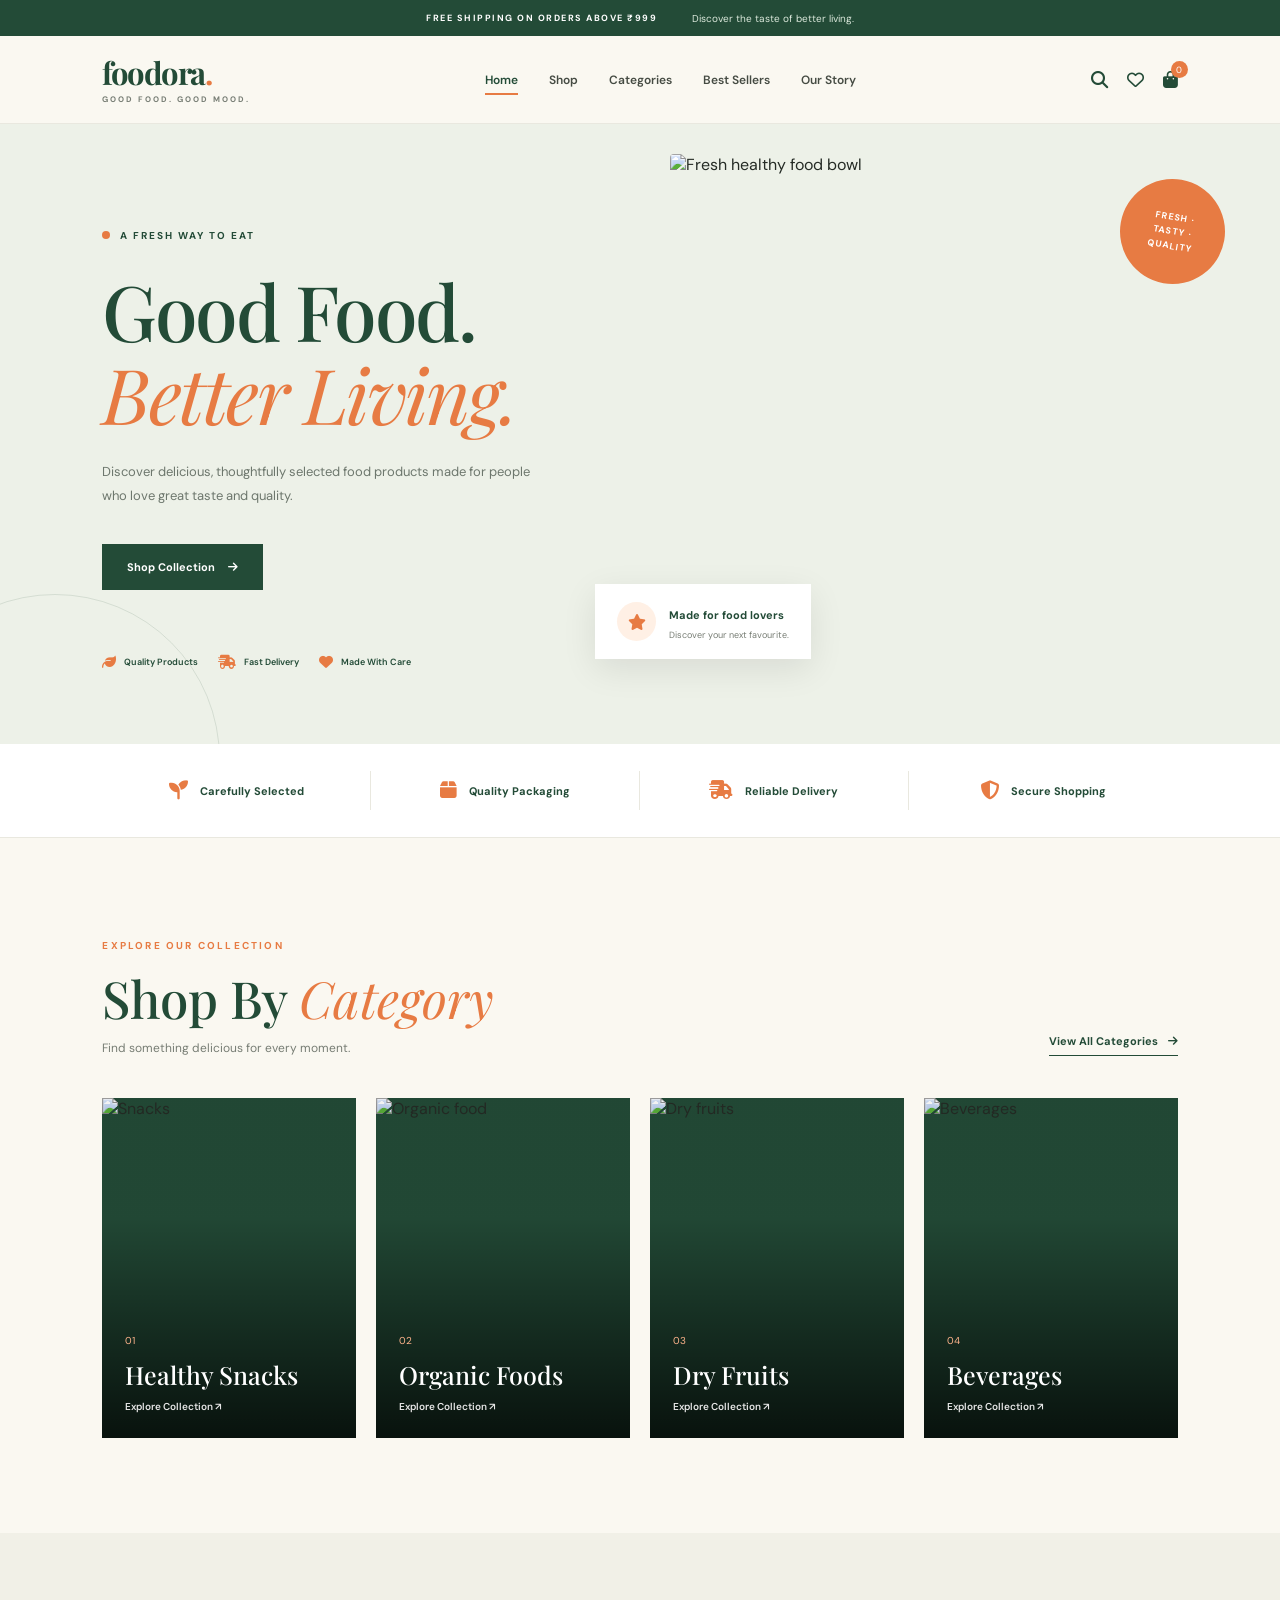
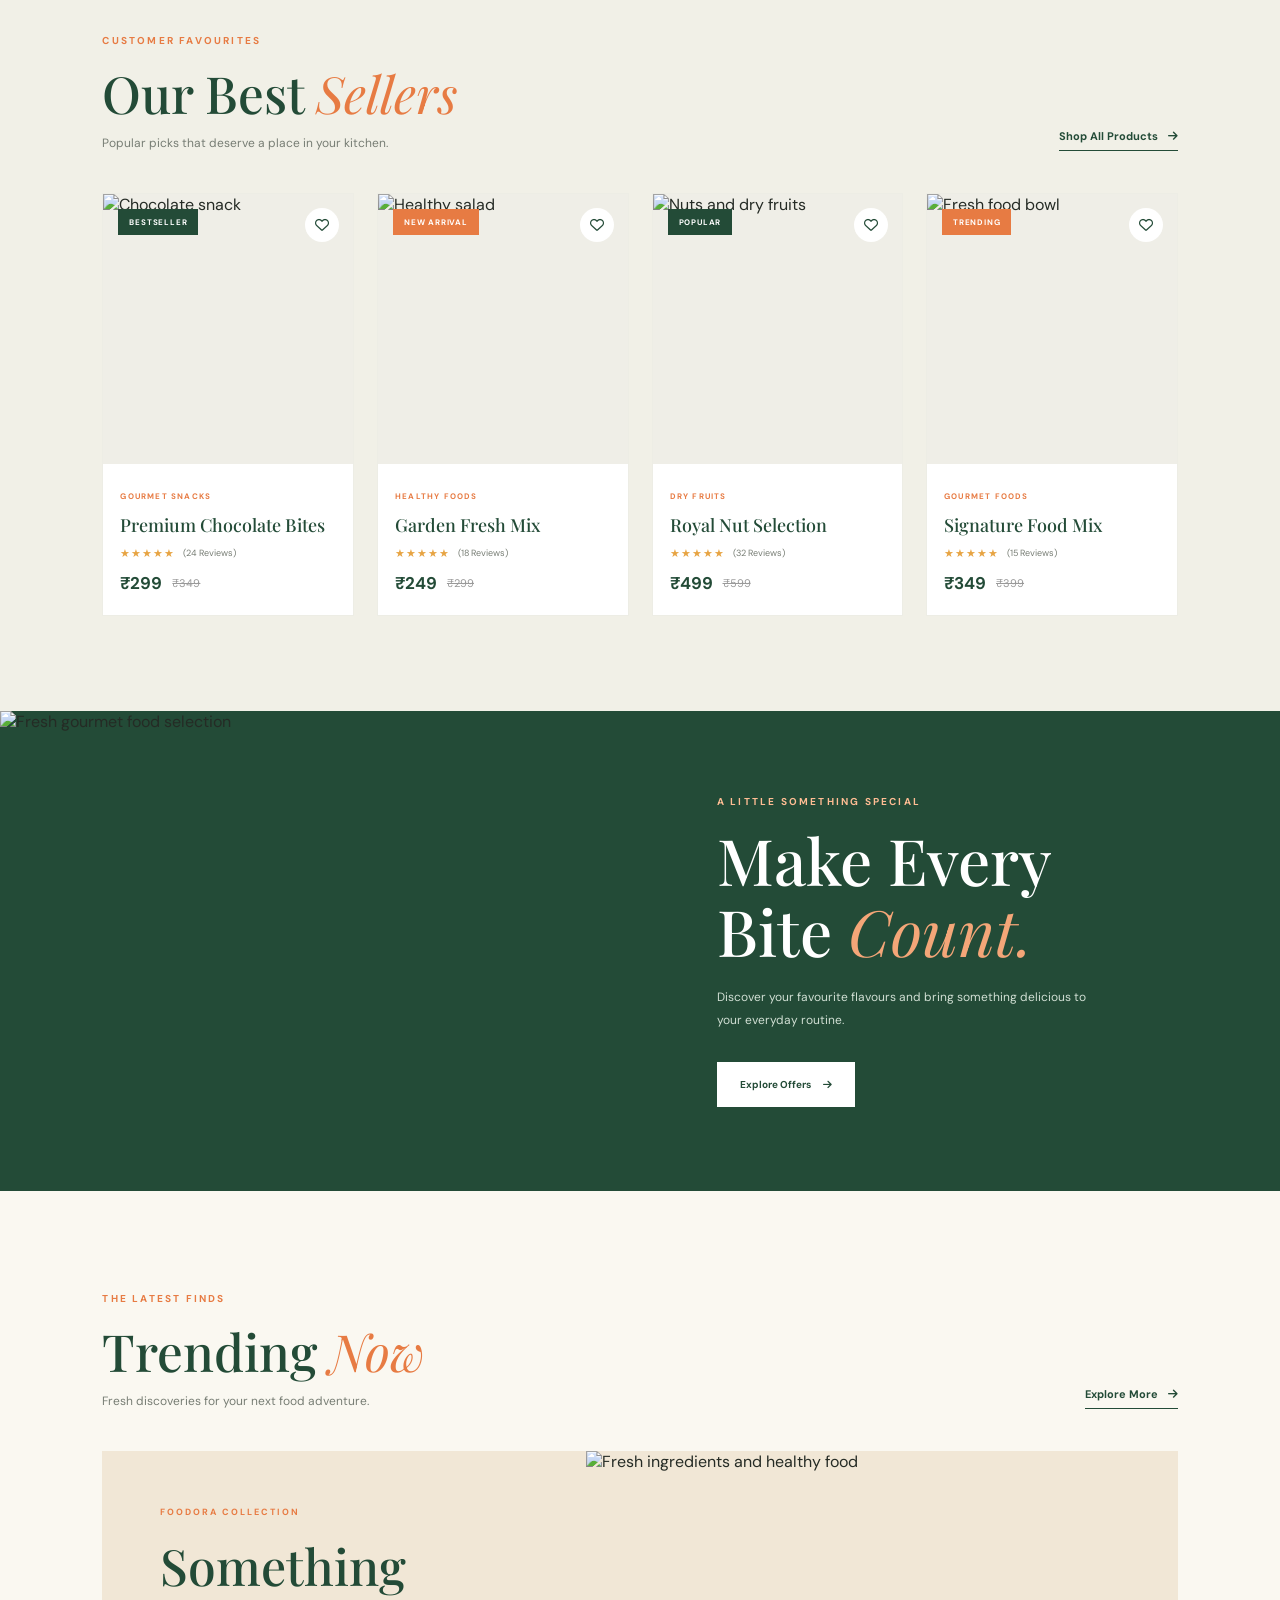
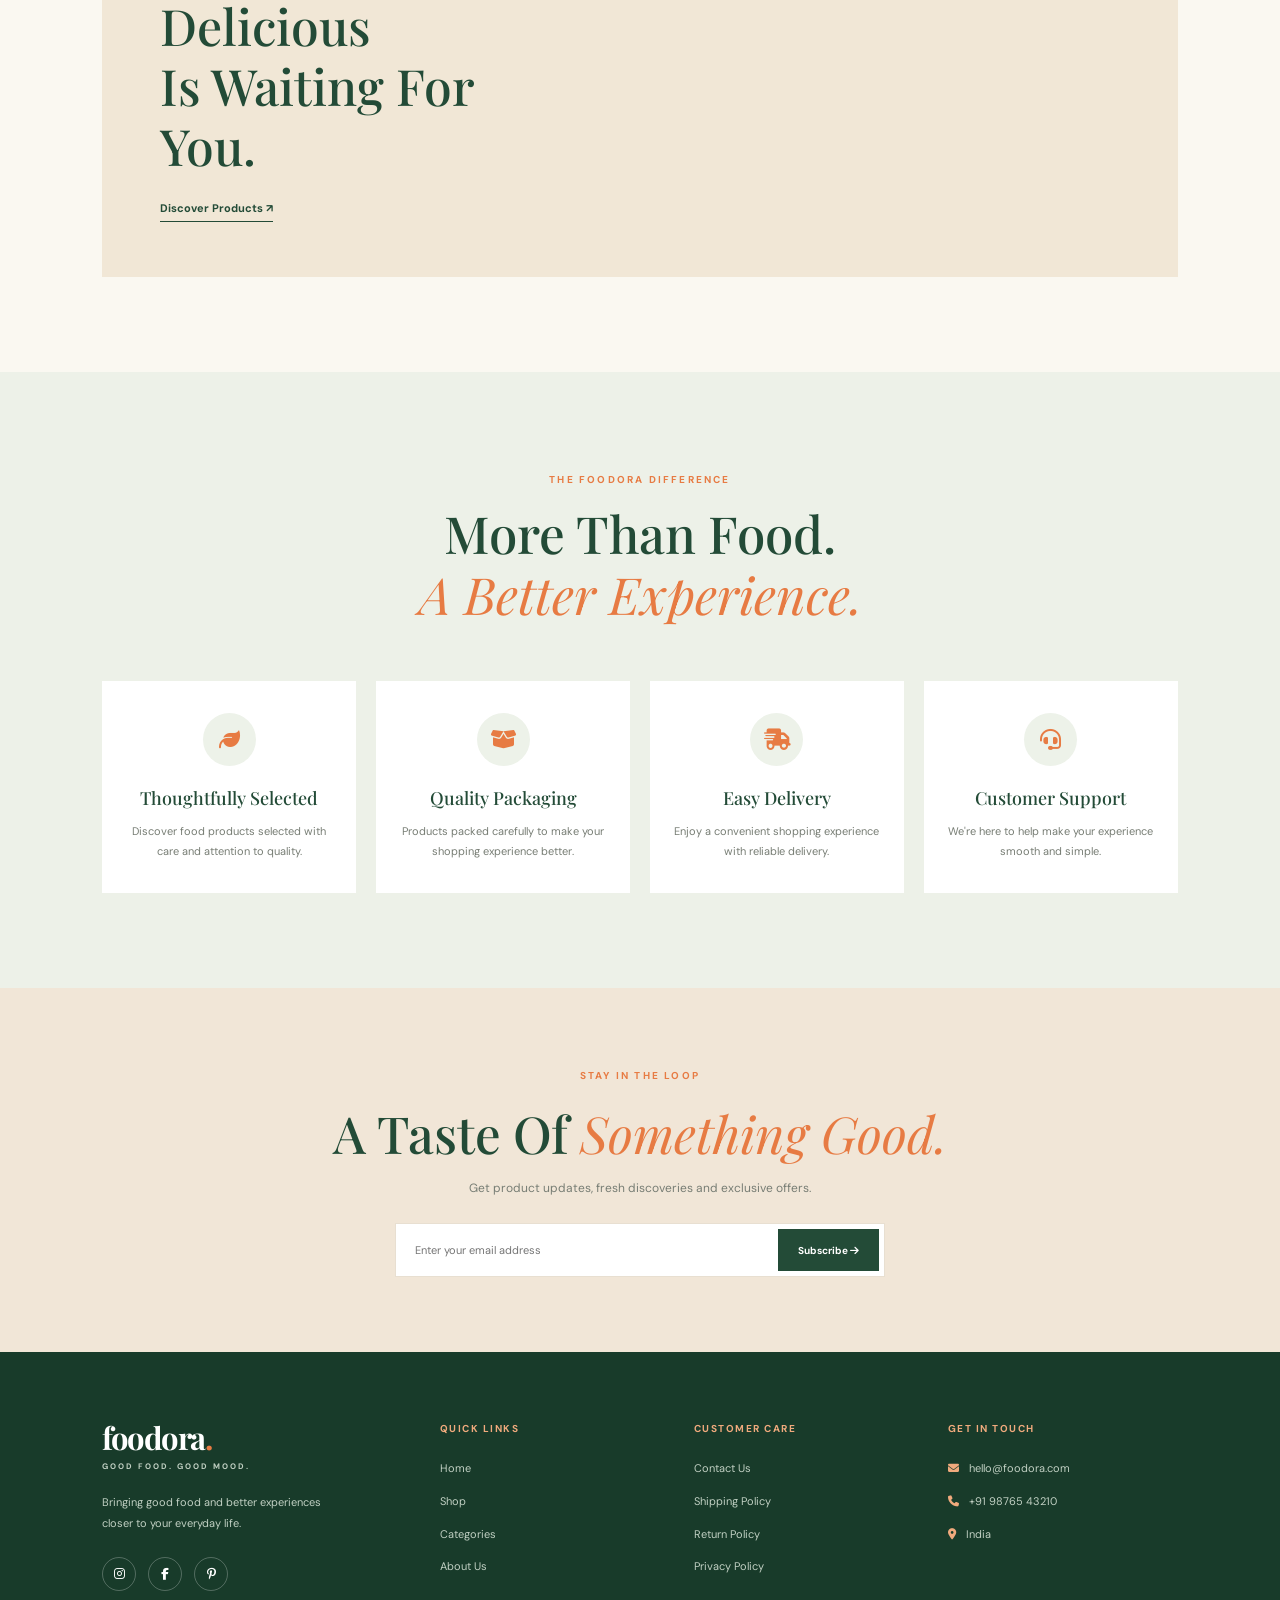
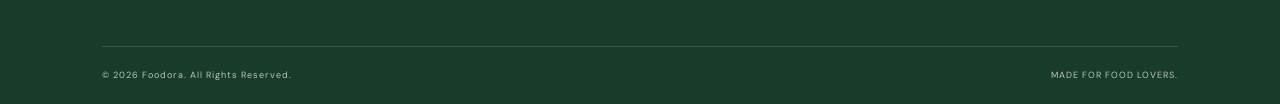
==== index.html @ e7283c5d "Initial upload" ====
<!DOCTYPE html>
<html lang="en">

<head>
  <meta charset="UTF-8">
  <meta name="viewport" content="width=device-width, initial-scale=1.0">

  <title>Foodora | Premium Food Store</title>

  <meta name="description" content="Discover premium food products at Foodora. Shop gourmet snacks, organic foods, healthy essentials and delicious treats.">

  <link rel="preconnect" href="https://fonts.googleapis.com">
  <link rel="preconnect" href="https://fonts.gstatic.com" crossorigin>

  <link href="https://fonts.googleapis.com/css2?family=DM+Sans:wght@400;500;600;700&family=Playfair+Display:wght@400;500;600;700&display=swap" rel="stylesheet">

  <link rel="stylesheet" href="style.css">
  <link rel="stylesheet" href="https://cdnjs.cloudflare.com/ajax/libs/font-awesome/6.5.2/css/all.min.css">

  <!-- SEARCH POPUP CSS -->
  <style>
    .search-overlay {
      display: none;
      position: fixed;
      inset: 0;
      background: rgba(0, 0, 0, 0.55);
      z-index: 99999;
      align-items: flex-start;
      justify-content: center;
      padding: 100px 20px 20px;
    }

    .search-overlay.active {
      display: flex;
    }

    .search-box {
      background: #fff;
      width: 100%;
      max-width: 650px;
      padding: 25px;
      border-radius: 14px;
      box-shadow: 0 15px 50px rgba(0, 0, 0, 0.15);
      animation: searchAppear 0.25s ease;
    }

    .search-input-wrap {
      display: flex;
      align-items: center;
      gap: 10px;
    }

    .search-input-wrap input {
      flex: 1;
      min-width: 0;
      padding: 15px;
      border: 1px solid #ddd;
      border-radius: 7px;
      outline: none;
      font-size: 15px;
      font-family: inherit;
    }

    .search-input-wrap input:focus {
      border-color: #234b37;
    }

    .search-submit {
      background: #234b37;
      color: #fff;
      border: none;
      padding: 15px 20px;
      border-radius: 7px;
      cursor: pointer;
      font-weight: 600;
    }

    .search-close {
      background: transparent;
      border: none;
      font-size: 28px;
      cursor: pointer;
      color: #333;
      padding: 0 5px;
    }

    .search-toggle {
      cursor: pointer;
    }

    body.search-open {
      overflow: hidden;
    }

    @keyframes searchAppear {
      from {
        opacity: 0;
        transform: translateY(-15px);
      }
      to {
        opacity: 1;
        transform: translateY(0);
      }
    }

    @media(max-width: 480px) {
      .search-overlay {
        padding: 75px 12px 12px;
      }

      .search-box {
        padding: 16px;
      }

      .search-input-wrap {
        flex-wrap: wrap;
      }

      .search-input-wrap input {
        width: 100%;
        flex: 1 1 100%;
      }

      .search-submit {
        flex: 1;
      }
    }
  </style>

</head>

<body>

  <!-- ANNOUNCEMENT BAR -->
  <div class="announcement-bar">
    <p>FREE SHIPPING ON ORDERS ABOVE ₹999</p>
    <span>Discover the taste of better living.</span>
  </div>

  <!-- HEADER -->
  <header class="header">

    <a href="index.html" class="logo">
      foodora<span>.</span>
      <small>GOOD FOOD. GOOD MOOD.</small>
    </a>

    <nav class="navbar" id="navbar">
      <a href="index.html" class="active">Home</a>
      <a href="shop.html">Shop</a>
      <a href="#categories">Categories</a>
      <a href="#bestsellers">Best Sellers</a>
      <a href="#about">Our Story</a>
    </nav>

    <div class="header-actions">

      <!-- SEARCH BUTTON -->
      <button class="icon-btn search-toggle" id="searchToggle" type="button" aria-label="Open Search">
        <i class="fa-solid fa-magnifying-glass"></i>
      </button>

      <a href="wishlist.html" class="icon-btn" aria-label="Wishlist">
        <i class="fa-regular fa-heart"></i>
      </a>

      <a href="cart.html" class="cart-icon" aria-label="Shopping cart">
        <i class="fa-solid fa-bag-shopping"></i>
        <span id="cartCount">0</span>
      </a>

      <button class="menu-toggle" id="menuToggle" aria-label="Open navigation" aria-expanded="false">
        <span></span>
        <span></span>
      </button>

    </div>

  </header>

  <main>

    <!-- HERO SECTION -->
    <section class="hero">

      <div class="hero-content">

        <div class="hero-tag">
          <span></span>
          A FRESH WAY TO EAT
        </div>

        <h1>
          Good Food.<br>
          <em>Better Living.</em>
        </h1>

        <p>
          Discover delicious, thoughtfully selected food products
          made for people who love great taste and quality.
        </p>

        <div class="hero-buttons">
          <a href="shop.html" class="btn-primary">
            Shop Collection <i class="fa-solid fa-arrow-right"></i>
          </a>
        </div>

        <div class="hero-trust">

          <div class="trust-item">
            <i class="fa-solid fa-leaf"></i>
            <span>Quality Products</span>
          </div>

          <div class="trust-item">
            <i class="fa-solid fa-truck-fast"></i>
            <span>Fast Delivery</span>
          </div>

          <div class="trust-item">
            <i class="fa-solid fa-heart"></i>
            <span>Made With Care</span>
          </div>

        </div>

      </div>

      <div class="hero-visual">

        <div class="hero-image">
          <img
            src="https://images.unsplash.com/photo-1547592180-85f173990554?w=1200&auto=format&fit=crop"
            alt="Fresh healthy food bowl">
        </div>

        <div class="hero-floating-card">
          <div class="floating-icon">
            <i class="fa-solid fa-star"></i>
          </div>

          <div>
            <strong>Made for food lovers</strong>
            <p>Discover your next favourite.</p>
          </div>
        </div>

        <div class="hero-circle-text">
          FRESH · TASTY · QUALITY
        </div>

      </div>

      <div class="hero-decoration"></div>

    </section>

    <!-- BRAND FEATURES -->
    <section class="features-strip">

      <div>
        <i class="fa-solid fa-seedling"></i>
        <span>Carefully Selected</span>
      </div>

      <div>
        <i class="fa-solid fa-box"></i>
        <span>Quality Packaging</span>
      </div>

      <div>
        <i class="fa-solid fa-truck-fast"></i>
        <span>Reliable Delivery</span>
      </div>

      <div>
        <i class="fa-solid fa-shield-halved"></i>
        <span>Secure Shopping</span>
      </div>

    </section>

    <!-- CATEGORIES -->
    <section class="categories-section section-padding" id="categories">

      <div class="section-heading">
        <div>
          <span class="section-label">EXPLORE OUR COLLECTION</span>
          <h2>Shop By <em>Category</em></h2>
          <p>Find something delicious for every moment.</p>
        </div>

        <a href="shop.html" class="view-link">
          View All Categories <i class="fa-solid fa-arrow-right"></i>
        </a>
      </div>

      <div class="category-grid">

        <a href="shop.html?category=snacks" class="category-card">
          <img src="https://images.unsplash.com/photo-1599490659213-e2b9527bd087?w=700&auto=format&fit=crop" alt="Snacks">
          <div class="category-info">
            <span>01</span>
            <h3>Healthy Snacks</h3>
            <p>Explore Collection ↗</p>
          </div>
        </a>

        <a href="shop.html?category=organic" class="category-card">
          <img src="https://images.unsplash.com/photo-1540420773420-3366772f4999?w=700&auto=format&fit=crop" alt="Organic food">
          <div class="category-info">
            <span>02</span>
            <h3>Organic Foods</h3>
            <p>Explore Collection ↗</p>
          </div>
        </a>

        <a href="shop.html?category=dry-fruits" class="category-card">
          <img src="https://images.unsplash.com/photo-1608797178974-15b35a64ede9?w=700&auto=format&fit=crop" alt="Dry fruits">
          <div class="category-info">
            <span>03</span>
            <h3>Dry Fruits</h3>
            <p>Explore Collection ↗</p>
          </div>
        </a>

        <a href="shop.html?category=beverages" class="category-card">
          <img src="https://images.unsplash.com/photo-1544145945-f90425340c7e?w=700&auto=format&fit=crop" alt="Beverages">
          <div class="category-info">
            <span>04</span>
            <h3>Beverages</h3>
            <p>Explore Collection ↗</p>
          </div>
        </a>

      </div>

    </section>

    <!-- BEST SELLERS -->
    <section class="products-section section-padding" id="bestsellers">

      <div class="section-heading">
        <div>
          <span class="section-label">CUSTOMER FAVOURITES</span>
          <h2>Our Best <em>Sellers</em></h2>
          <p>Popular picks that deserve a place in your kitchen.</p>
        </div>

        <a href="shop.html" class="view-link">
          Shop All Products <i class="fa-solid fa-arrow-right"></i>
        </a>
      </div>

      <div class="product-grid" id="bestSellerProducts">

        <!-- PRODUCT 1 -->
        <article class="product-card">
          <div class="product-image">
            <span class="product-badge">BESTSELLER</span>
            <img src="https://images.unsplash.com/photo-1606313564200-e75d5e30476c?w=700&auto=format&fit=crop" alt="Chocolate snack">

            <button class="wishlist-btn" aria-label="Add to wishlist">
              <i class="fa-regular fa-heart"></i>
            </button>

            <button class="quick-add" data-product-id="101">
              <i class="fa-solid fa-plus"></i> Add to Cart
            </button>
          </div>

          <div class="product-info">
            <span class="product-category">GOURMET SNACKS</span>
            <h3>Premium Chocolate Bites</h3>
            <div class="product-rating">
              <span>★★★★★</span>
              <small>(24 Reviews)</small>
            </div>
            <div class="product-price">
              <strong>₹299</strong>
              <del>₹349</del>
            </div>
          </div>
        </article>

        <!-- PRODUCT 2 -->
        <article class="product-card">
          <div class="product-image">
            <span class="product-badge new">NEW ARRIVAL</span>
            <img src="https://images.unsplash.com/photo-1505576399274-565b52d4ac71?w=700&auto=format&fit=crop" alt="Healthy salad">

            <button class="wishlist-btn" aria-label="Add to wishlist">
              <i class="fa-regular fa-heart"></i>
            </button>

            <button class="quick-add" data-product-id="102">
              <i class="fa-solid fa-plus"></i> Add to Cart
            </button>
          </div>

          <div class="product-info">
            <span class="product-category">HEALTHY FOODS</span>
            <h3>Garden Fresh Mix</h3>
            <div class="product-rating">
              <span>★★★★★</span>
              <small>(18 Reviews)</small>
            </div>
            <div class="product-price">
              <strong>₹249</strong>
              <del>₹299</del>
            </div>
          </div>
        </article>

        <!-- PRODUCT 3 -->
        <article class="product-card">
          <div class="product-image">
            <span class="product-badge">POPULAR</span>
            <img src="https://images.unsplash.com/photo-1536591375667-f4d1ec2a1a5a?w=700&auto=format&fit=crop" alt="Nuts and dry fruits">

            <button class="wishlist-btn" aria-label="Add to wishlist">
              <i class="fa-regular fa-heart"></i>
            </button>

            <button class="quick-add" data-product-id="103">
              <i class="fa-solid fa-plus"></i> Add to Cart
            </button>
          </div>

          <div class="product-info">
            <span class="product-category">DRY FRUITS</span>
            <h3>Royal Nut Selection</h3>
            <div class="product-rating">
              <span>★★★★★</span>
              <small>(32 Reviews)</small>
            </div>
            <div class="product-price">
              <strong>₹499</strong>
              <del>₹599</del>
            </div>
          </div>
        </article>

        <!-- PRODUCT 4 -->
        <article class="product-card">
          <div class="product-image">
            <span class="product-badge new">TRENDING</span>
            <img src="https://images.unsplash.com/photo-1547595628-c61a29f496f0?w=700&auto=format&fit=crop" alt="Fresh food bowl">

            <button class="wishlist-btn" aria-label="Add to wishlist">
              <i class="fa-regular fa-heart"></i>
            </button>

            <button class="quick-add" data-product-id="104">
              <i class="fa-solid fa-plus"></i> Add to Cart
            </button>
          </div>

          <div class="product-info">
            <span class="product-category">GOURMET FOODS</span>
            <h3>Signature Food Mix</h3>
            <div class="product-rating">
              <span>★★★★★</span>
              <small>(15 Reviews)</small>
            </div>
            <div class="product-price">
              <strong>₹349</strong>
              <del>₹399</del>
            </div>
          </div>
        </article>

      </div>

    </section>

    <!-- PROMOTIONAL BANNER -->
    <section class="offer-section">

      <div class="offer-image">
        <img src="https://images.unsplash.com/photo-1547592180-85f173990554?w=1200&auto=format&fit=crop" alt="Fresh gourmet food selection">
      </div>

      <div class="offer-content">
        <span class="section-label">A LITTLE SOMETHING SPECIAL</span>

        <h2>
          Make Every<br>
          Bite <em>Count.</em>
        </h2>

        <p>
          Discover your favourite flavours and bring
          something delicious to your everyday routine.
        </p>

        <a href="shop.html" class="btn-light">
          Explore Offers <i class="fa-solid fa-arrow-right"></i>
        </a>
      </div>

    </section>

    <!-- TRENDING PRODUCTS -->
    <section class="trending-section section-padding">

      <div class="section-heading">
        <div>
          <span class="section-label">THE LATEST FINDS</span>
          <h2>Trending <em>Now</em></h2>
          <p>Fresh discoveries for your next food adventure.</p>
        </div>

        <a href="shop.html" class="view-link">
          Explore More <i class="fa-solid fa-arrow-right"></i>
        </a>
      </div>

      <div class="trending-banner">

        <div class="trending-content">
          <span>FOODORA COLLECTION</span>
          <h3>Something Delicious<br>Is Waiting For You.</h3>
          <a href="shop.html">Discover Products ↗</a>
        </div>

        <div class="trending-image">
          <img src="https://images.unsplash.com/photo-1498837167922-ddd27525d352?w=1000&auto=format&fit=crop" alt="Fresh ingredients and healthy food">
        </div>

      </div>

    </section>

    <!-- WHY FOODORA -->
    <section class="why-section section-padding" id="about">

      <div class="why-heading">
        <span class="section-label">THE FOODORA DIFFERENCE</span>
        <h2>More Than Food.<br><em>A Better Experience.</em></h2>
      </div>

      <div class="why-grid">

        <div class="why-card">
          <i class="fa-solid fa-leaf"></i>
          <h3>Thoughtfully Selected</h3>
          <p>Discover food products selected with care and attention to quality.</p>
        </div>

        <div class="why-card">
          <i class="fa-solid fa-box-open"></i>
          <h3>Quality Packaging</h3>
          <p>Products packed carefully to make your shopping experience better.</p>
        </div>

        <div class="why-card">
          <i class="fa-solid fa-truck-fast"></i>
          <h3>Easy Delivery</h3>
          <p>Enjoy a convenient shopping experience with reliable delivery.</p>
        </div>

        <div class="why-card">
          <i class="fa-solid fa-headset"></i>
          <h3>Customer Support</h3>
          <p>We're here to help make your experience smooth and simple.</p>
        </div>

      </div>

    </section>

    <!-- NEWSLETTER -->
    <section class="newsletter-section">

      <div class="newsletter-content">
        <span class="section-label">STAY IN THE LOOP</span>
        <h2>A Taste Of <em>Something Good.</em></h2>
        <p>Get product updates, fresh discoveries and exclusive offers.</p>

        <form id="newsletterForm" class="newsletter-form">
          <input type="email" placeholder="Enter your email address" required>

          <button type="submit">
            Subscribe <i class="fa-solid fa-arrow-right"></i>
          </button>
        </form>
      </div>

    </section>

  </main>

  <!-- FOOTER -->
  <footer class="footer">

    <div class="footer-main">

      <div class="footer-brand">
        <a href="index.html" class="logo footer-logo">
          foodora<span>.</span>
          <small>GOOD FOOD. GOOD MOOD.</small>
        </a>

        <p>
          Bringing good food and better experiences
          closer to your everyday life.
        </p>

        <div class="social-links">
          <a href="#" aria-label="Instagram"><i class="fa-brands fa-instagram"></i></a>
          <a href="#" aria-label="Facebook"><i class="fa-brands fa-facebook-f"></i></a>
          <a href="#" aria-label="Pinterest"><i class="fa-brands fa-pinterest-p"></i></a>
        </div>
      </div>

      <div class="footer-column">
        <h4>QUICK LINKS</h4>
        <a href="index.html">Home</a>
        <a href="shop.html">Shop</a>
        <a href="#categories">Categories</a>
        <a href="#about">About Us</a>
      </div>

      <div class="footer-column">
        <h4>CUSTOMER CARE</h4>
        <a href="pages/contact.html">Contact Us</a>
        <a href="#">Shipping Policy</a>
        <a href="#">Return Policy</a>
        <a href="#">Privacy Policy</a>
      </div>

      <div class="footer-column">
        <h4>GET IN TOUCH</h4>
        <p><i class="fa-solid fa-envelope"></i> hello@foodora.com</p>
        <p><i class="fa-solid fa-phone"></i> +91 98765 43210</p>
        <p><i class="fa-solid fa-location-dot"></i> India</p>
      </div>

    </div>

    <div class="footer-bottom">
      <p>© <span id="year"></span> Foodora. All Rights Reserved.</p>
      <p>MADE FOR FOOD LOVERS.</p>
    </div>

  </footer>

  <!-- SEARCH POPUP -->
  <div class="search-overlay" id="searchOverlay" aria-hidden="true">

    <div class="search-box" role="dialog" aria-modal="true" aria-label="Search products">

      <div class="search-input-wrap">

        <input
          type="search"
          id="searchInput"
          placeholder="Search food products..."
          aria-label="Search food products"
        >

        <button class="search-submit" id="searchSubmit" type="button">
          Search
        </button>

        <button class="search-close" id="searchClose" type="button" aria-label="Close Search">
          &times;
        </button>

      </div>

    </div>

  </div>

  <!-- TOAST -->
  <div class="toast" id="toast"></div>

  <!-- MAIN JAVASCRIPT -->
  <script src="app.js"></script>

  <!-- SEARCH JAVASCRIPT -->
  <script>
    document.addEventListener("DOMContentLoaded", function () {

      const searchToggle = document.getElementById("searchToggle");
      const searchOverlay = document.getElementById("searchOverlay");
      const searchInput = document.getElementById("searchInput");
      const searchClose = document.getElementById("searchClose");
      const searchSubmit = document.getElementById("searchSubmit");

      if (!searchToggle || !searchOverlay || !searchInput) return;

      // Open Search Popup
      searchToggle.addEventListener("click", function () {
        searchOverlay.classList.add("active");
        searchOverlay.setAttribute("aria-hidden", "false");
        document.body.classList.add("search-open");

        setTimeout(function () {
          searchInput.focus();
        }, 100);
      });

      // Close Search Popup
      function closeSearch() {
        searchOverlay.classList.remove("active");
        searchOverlay.setAttribute("aria-hidden", "true");
        document.body.classList.remove("search-open");
      }

      searchClose.addEventListener("click", closeSearch);

      // Close when clicking outside
      searchOverlay.addEventListener("click", function (event) {
        if (event.target === searchOverlay) {
          closeSearch();
        }
      });

      // Search Products
      function performSearch() {
        const query = searchInput.value.trim();

        if (!query) {
          searchInput.focus();
          return;
        }

        window.location.href =
          "shop.html?search=" + encodeURIComponent(query);
      }

      searchSubmit.addEventListener("click", performSearch);

      // Enter key search and Escape key close
      searchInput.addEventListener("keydown", function (event) {
        if (event.key === "Enter") {
          performSearch();
        }

        if (event.key === "Escape") {
          closeSearch();
        }
      });

      document.addEventListener("keydown", function (event) {
        if (event.key === "Escape") {
          closeSearch();
        }
      });

    });
  </script>

</body>
</html>
---- style.css ----
/* =========================================
   FOODORA - PREMIUM FOOD ECOMMERCE
========================================= */

:root {
  --green: #234b37;
  --green-dark: #173b2a;
  --green-light: #e8efe7;
  --orange: #e77b43;
  --orange-dark: #ce6230;
  --cream: #faf8f1;
  --white: #ffffff;
  --text: #252b25;
  --muted: #777d74;
  --border: #e9e8df;
  --heading: "Playfair Display", serif;
  --body: "DM Sans", sans-serif;
}

* {
  margin: 0;
  padding: 0;
  box-sizing: border-box;
}

html {
  scroll-behavior: smooth;
  scroll-padding-top: 90px;
}

body {
  font-family: var(--body);
  background: var(--cream);
  color: var(--text);
  overflow-x: hidden;
}

a {
  color: inherit;
  text-decoration: none;
}

button,
input,
select,
textarea {
  font: inherit;
}

button {
  cursor: pointer;
}

img {
  width: 100%;
  display: block;
  object-fit: cover;
}

.section-padding {
  padding: 95px 8%;
}

h1,
h2,
h3 {
  font-family: var(--heading);
  font-weight: 500;
}

h1 em,
h2 em {
  color: var(--orange);
  font-weight: 400;
}

.section-label {
  display: inline-block;
  font-size: 10px;
  letter-spacing: 2.2px;
  font-weight: 700;
  color: var(--orange);
  margin-bottom: 17px;
}


/* =========================================
   ANNOUNCEMENT BAR
========================================= */

.announcement-bar {
  min-height: 36px;
  background: var(--green);
  color: white;
  display: flex;
  align-items: center;
  justify-content: center;
  gap: 35px;
  padding: 8px 15px;
  text-align: center;
}

.announcement-bar p {
  font-size: 9px;
  letter-spacing: 1.5px;
  font-weight: 700;
}

.announcement-bar span {
  font-size: 10px;
  color: #dce9dc;
}


/* =========================================
   HEADER
========================================= */

.header {
  height: 88px;
  padding: 0 8%;
  display: flex;
  align-items: center;
  justify-content: space-between;
  background: var(--cream);
  position: sticky;
  top: 0;
  z-index: 1000;
  border-bottom: 1px solid var(--border);
}

.logo {
  font-family: var(--heading);
  font-size: 31px;
  font-weight: 700;
  letter-spacing: -1.5px;
  color: var(--green);
  line-height: 1;
  white-space: nowrap;
}

.logo span {
  color: var(--orange);
}

.logo small {
  display: block;
  font-family: var(--body);
  font-size: 8px;
  font-weight: 700;
  letter-spacing: 2px;
  margin-top: 7px;
  color: var(--muted);
}

.navbar {
  display: flex;
  align-items: center;
  gap: 31px;
}

.navbar a {
  font-size: 12px;
  font-weight: 600;
  color: #454b43;
  position: relative;
  transition: 0.3s;
}

.navbar a::after {
  content: "";
  position: absolute;
  left: 0;
  bottom: -7px;
  width: 0;
  height: 2px;
  background: var(--orange);
  transition: 0.3s;
}

.navbar a:hover,
.navbar a.active {
  color: var(--green);
}

.navbar a:hover::after,
.navbar a.active::after {
  width: 100%;
}

.header-actions {
  display: flex;
  align-items: center;
  gap: 19px;
}

.icon-btn,
.cart-icon {
  border: none;
  background: transparent;
  color: var(--green);
  font-size: 17px;
  position: relative;
  display: inline-flex;
  align-items: center;
  justify-content: center;
}

.icon-btn:hover,
.cart-icon:hover {
  color: var(--orange);
}

.cart-icon span {
  position: absolute;
  right: -10px;
  top: -10px;
  background: var(--orange);
  color: white;
  width: 17px;
  height: 17px;
  border-radius: 50%;
  font-size: 9px;
  display: grid;
  place-items: center;
}

.menu-toggle {
  display: none;
  width: 38px;
  height: 38px;
  border: none;
  background: transparent;
  flex-direction: column;
  justify-content: center;
  align-items: center;
  gap: 6px;
}

.menu-toggle span {
  width: 24px;
  height: 2px;
  background: var(--green);
  transition: 0.3s;
}


/* =========================================
   HERO SECTION
========================================= */

.hero {
  min-height: 620px;
  display: grid;
  grid-template-columns: 1fr 1fr;
  position: relative;
  overflow: hidden;
  background: #edf1e8;
}

.hero-content {
  padding: 85px 7% 55px 16%;
  display: flex;
  flex-direction: column;
  justify-content: center;
  position: relative;
  z-index: 2;
  animation: fadeUp 0.8s ease both;
}

.hero-tag {
  display: flex;
  align-items: center;
  gap: 10px;
  color: var(--green);
  font-size: 10px;
  font-weight: 700;
  letter-spacing: 2px;
  margin-bottom: 27px;
}

.hero-tag span {
  width: 8px;
  height: 8px;
  background: var(--orange);
  border-radius: 50%;
}

.hero-content h1 {
  font-size: clamp(55px, 6vw, 82px);
  line-height: 1.08;
  letter-spacing: -2.5px;
  color: var(--green);
  margin-bottom: 25px;
}

.hero-content > p {
  max-width: 440px;
  color: #6d776d;
  font-size: 13px;
  line-height: 1.9;
}

.hero-buttons {
  display: flex;
  align-items: center;
  gap: 22px;
  flex-wrap: wrap;
  margin-top: 35px;
}

.btn-primary {
  display: inline-flex;
  justify-content: center;
  align-items: center;
  gap: 13px;
  padding: 16px 25px;
  background: var(--green);
  color: white;
  font-size: 11px;
  font-weight: 700;
  border: none;
  transition: 0.3s;
}

.btn-primary:hover {
  background: var(--orange);
  transform: translateY(-3px);
}

.btn-secondary {
  font-size: 11px;
  font-weight: 700;
  color: var(--green);
  border-bottom: 1px solid var(--green);
  padding-bottom: 6px;
}

.btn-secondary:hover {
  color: var(--orange);
  border-color: var(--orange);
}

.hero-trust {
  display: flex;
  gap: 20px;
  flex-wrap: wrap;
  margin-top: 65px;
}

.trust-item {
  display: flex;
  align-items: center;
  gap: 8px;
  font-size: 9px;
  font-weight: 600;
  color: var(--green);
}

.trust-item i {
  color: var(--orange);
  font-size: 14px;
}

.hero-visual {
  position: relative;
  min-height: 620px;
  padding: 30px;
}

.hero-image {
  width: 100%;
  height: 100%;
  min-height: 560px;
  overflow: hidden;
  border-radius: 4px;
}

.hero-image img {
  height: 100%;
  min-height: 560px;
  transition: transform 1s ease;
}

.hero-image:hover img {
  transform: scale(1.05);
}

.hero-floating-card {
  position: absolute;
  left: -45px;
  bottom: 85px;
  display: flex;
  align-items: center;
  gap: 13px;
  background: white;
  padding: 18px 22px;
  box-shadow: 0 10px 35px rgba(0,0,0,0.09);
}

.floating-icon {
  width: 39px;
  height: 39px;
  display: grid;
  place-items: center;
  background: #fff0e5;
  color: var(--orange);
  border-radius: 50%;
}

.hero-floating-card strong {
  font-size: 11px;
  color: var(--green);
}

.hero-floating-card p {
  font-size: 9px;
  color: var(--muted);
  margin-top: 5px;
}

.hero-circle-text {
  position: absolute;
  right: 55px;
  top: 55px;
  background: var(--orange);
  color: white;
  width: 105px;
  height: 105px;
  border-radius: 50%;
  display: grid;
  place-items: center;
  text-align: center;
  padding: 20px;
  font-size: 9px;
  font-weight: 700;
  line-height: 1.6;
  letter-spacing: 1px;
  transform: rotate(10deg);
}

.hero-decoration {
  position: absolute;
  left: -110px;
  bottom: -180px;
  width: 330px;
  height: 330px;
  border: 1px solid rgba(35,75,55,0.12);
  border-radius: 50%;
}


/* =========================================
   FEATURES STRIP
========================================= */

.features-strip {
  display: grid;
  grid-template-columns: repeat(4, 1fr);
  background: white;
  padding: 27px 8%;
  border-bottom: 1px solid var(--border);
}

.features-strip > div {
  display: flex;
  align-items: center;
  justify-content: center;
  gap: 12px;
  padding: 10px;
  border-right: 1px solid var(--border);
}

.features-strip > div:last-child {
  border: none;
}

.features-strip i {
  color: var(--orange);
  font-size: 19px;
}

.features-strip span {
  color: var(--green);
  font-size: 11px;
  font-weight: 700;
}


/* =========================================
   SECTION HEADINGS
========================================= */

.section-heading {
  display: flex;
  align-items: end;
  justify-content: space-between;
  gap: 25px;
  margin-bottom: 42px;
}

.section-heading h2 {
  font-size: clamp(38px, 4vw, 55px);
  color: var(--green);
  line-height: 1.15;
  margin-bottom: 12px;
}

.section-heading > div > p {
  color: var(--muted);
  font-size: 12px;
}

.view-link {
  font-size: 11px;
  font-weight: 700;
  color: var(--green);
  padding-bottom: 7px;
  border-bottom: 1px solid var(--green);
  white-space: nowrap;
  transition: 0.3s;
}

.view-link i {
  margin-left: 7px;
}

.view-link:hover {
  color: var(--orange);
  border-color: var(--orange);
}


/* =========================================
   CATEGORY SECTION
========================================= */

.categories-section {
  background: var(--cream);
}

.category-grid {
  display: grid;
  grid-template-columns: repeat(4, 1fr);
  gap: 20px;
}

.category-card {
  height: 340px;
  position: relative;
  overflow: hidden;
  display: block;
  background: var(--green);
}

.category-card img {
  height: 100%;
  transition: transform 0.7s ease;
}

.category-card:hover img {
  transform: scale(1.09);
}

.category-card::after {
  content: "";
  position: absolute;
  inset: 0;
  background: linear-gradient(
    to top,
    rgba(0,0,0,0.76),
    rgba(0,0,0,0.05) 65%
  );
}

.category-info {
  position: absolute;
  left: 23px;
  bottom: 25px;
  color: white;
  z-index: 2;
}

.category-info > span {
  font-size: 10px;
  color: #ffb48c;
}

.category-info h3 {
  font-size: 25px;
  margin: 9px 0;
}

.category-info p {
  font-size: 10px;
  color: #e6e6e6;
  font-weight: 600;
}


/* =========================================
   PRODUCTS SECTION
========================================= */

.products-section {
  background: #f1f0e7;
}

.product-grid {
  display: grid;
  grid-template-columns: repeat(4, 1fr);
  gap: 23px;
}

.product-card {
  min-width: 0;
  background: white;
  border: 1px solid #edede5;
  transition: transform 0.35s, box-shadow 0.35s;
}

.product-card:hover {
  transform: translateY(-7px);
  box-shadow: 0 15px 35px rgba(35,75,55,0.09);
}

.product-image {
  height: 270px;
  position: relative;
  overflow: hidden;
  background: #efeee7;
}

.product-image > img {
  height: 100%;
  transition: transform 0.6s ease;
}

.product-card:hover .product-image > img {
  transform: scale(1.07);
}

.product-badge {
  position: absolute;
  top: 15px;
  left: 15px;
  background: var(--green);
  color: white;
  padding: 8px 11px;
  font-size: 8px;
  font-weight: 700;
  letter-spacing: 0.8px;
  z-index: 2;
}

.product-badge.new {
  background: var(--orange);
}

.wishlist-btn {
  position: absolute;
  right: 14px;
  top: 14px;
  width: 34px;
  height: 34px;
  background: white;
  border: none;
  border-radius: 50%;
  color: var(--green);
  font-size: 14px;
  z-index: 3;
  transition: 0.3s;
}

.wishlist-btn:hover {
  color: var(--orange);
  transform: scale(1.1);
}

.quick-add {
  position: absolute;
  bottom: -55px;
  left: 12px;
  width: calc(100% - 24px);
  padding: 13px;
  border: none;
  background: var(--green);
  color: white;
  font-size: 10px;
  font-weight: 700;
  transition: 0.35s;
  z-index: 3;
}

.quick-add:hover {
  background: var(--orange);
}

.product-card:hover .quick-add {
  bottom: 12px;
}

.product-info {
  padding: 19px 17px 21px;
}

.product-category {
  font-size: 8px;
  font-weight: 700;
  color: var(--orange);
  letter-spacing: 1.2px;
}

.product-info h3 {
  font-size: 18px;
  color: var(--green);
  margin: 9px 0;
  line-height: 1.35;
}

.product-rating {
  display: flex;
  align-items: center;
  gap: 8px;
  margin-bottom: 12px;
}

.product-rating > span {
  font-size: 11px;
  letter-spacing: 1px;
  color: #e7a443;
}

.product-rating small {
  color: var(--muted);
  font-size: 9px;
}

.product-price {
  display: flex;
  align-items: center;
  gap: 10px;
}

.product-price strong {
  font-size: 17px;
  color: var(--green);
}

.product-price del {
  color: #999;
  font-size: 11px;
}


/* =========================================
   OFFER BANNER
========================================= */

.offer-section {
  display: grid;
  grid-template-columns: 1fr 1fr;
  min-height: 480px;
  background: var(--green);
  overflow: hidden;
}

.offer-image {
  min-height: 480px;
  overflow: hidden;
}

.offer-image img {
  height: 100%;
  min-height: 480px;
  transition: transform 0.8s;
}

.offer-image:hover img {
  transform: scale(1.05);
}

.offer-content {
  display: flex;
  flex-direction: column;
  justify-content: center;
  align-items: flex-start;
  padding: 65px 12%;
  color: white;
}

.offer-content .section-label {
  color: #ffbd94;
}

.offer-content h2 {
  font-size: clamp(45px, 5vw, 67px);
  line-height: 1.1;
  margin-bottom: 20px;
}

.offer-content h2 em {
  color: #f4a678;
}

.offer-content > p {
  color: #d1dfd4;
  font-size: 12px;
  line-height: 1.9;
  max-width: 390px;
  margin-bottom: 30px;
}

.btn-light {
  display: inline-flex;
  gap: 12px;
  align-items: center;
  background: white;
  color: var(--green);
  padding: 16px 23px;
  font-size: 10px;
  font-weight: 700;
  transition: 0.3s;
}

.btn-light:hover {
  background: var(--orange);
  color: white;
}


/* =========================================
   TRENDING
========================================= */

.trending-section {
  background: var(--cream);
}

.trending-banner {
  display: grid;
  grid-template-columns: 0.9fr 1.1fr;
  background: #f1e7d6;
  min-height: 370px;
  overflow: hidden;
}

.trending-content {
  padding: 55px 12%;
  display: flex;
  flex-direction: column;
  justify-content: center;
  align-items: flex-start;
}

.trending-content > span {
  font-size: 9px;
  color: var(--orange);
  letter-spacing: 2px;
  font-weight: 700;
}

.trending-content h3 {
  font-size: clamp(34px, 4vw, 50px);
  color: var(--green);
  line-height: 1.2;
  margin: 18px 0 25px;
}

.trending-content a {
  font-size: 11px;
  color: var(--green);
  font-weight: 700;
  border-bottom: 1px solid var(--green);
  padding-bottom: 6px;
}

.trending-image {
  overflow: hidden;
}

.trending-image img {
  height: 100%;
  min-height: 370px;
  transition: transform 0.7s;
}

.trending-image:hover img {
  transform: scale(1.05);
}


/* =========================================
   WHY FOODORA
========================================= */

.why-section {
  background: #edf1e8;
}

.why-heading {
  text-align: center;
  margin-bottom: 55px;
}

.why-heading h2 {
  font-size: clamp(39px, 4vw, 55px);
  color: var(--green);
  line-height: 1.2;
}

.why-grid {
  display: grid;
  grid-template-columns: repeat(4, 1fr);
  gap: 20px;
}

.why-card {
  padding: 32px 23px;
  background: white;
  text-align: center;
  transition: 0.3s;
}

.why-card:hover {
  transform: translateY(-6px);
  box-shadow: 0 12px 25px rgba(35,75,55,0.08);
}

.why-card i {
  width: 53px;
  height: 53px;
  display: grid;
  place-items: center;
  margin: 0 auto 20px;
  background: #edf2e9;
  color: var(--orange);
  font-size: 21px;
  border-radius: 50%;
}

.why-card h3 {
  font-size: 18px;
  color: var(--green);
  margin-bottom: 12px;
}

.why-card p {
  font-size: 11px;
  color: var(--muted);
  line-height: 1.8;
}


/* =========================================
   NEWSLETTER
========================================= */

.newsletter-section {
  background: #f1e6d7;
  padding: 75px 8%;
  text-align: center;
}

.newsletter-content h2 {
  font-size: clamp(36px, 4vw, 51px);
  color: var(--green);
  margin-bottom: 13px;
}

.newsletter-content > p {
  font-size: 12px;
  color: var(--muted);
  margin-bottom: 27px;
}

.newsletter-form {
  display: flex;
  max-width: 490px;
  margin: 0 auto;
  background: white;
  padding: 5px;
  border: 1px solid #e8dfd1;
}

.newsletter-form input {
  flex: 1;
  min-width: 0;
  border: none;
  outline: none;
  padding: 14px;
  font-size: 11px;
  background: transparent;
}

.newsletter-form button {
  border: none;
  padding: 14px 20px;
  background: var(--green);
  color: white;
  font-size: 10px;
  font-weight: 700;
  transition: 0.3s;
}

.newsletter-form button:hover {
  background: var(--orange);
}


/* =========================================
   FOOTER
========================================= */

.footer {
  background: #183b2a;
  color: white;
  padding: 70px 8% 23px;
}

.footer-main {
  display: grid;
  grid-template-columns: 1.4fr 1fr 1fr 1.1fr;
  gap: 45px;
  padding-bottom: 55px;
}

.footer-logo {
  color: white;
}

.footer-logo small {
  color: #c1d0c3;
}

.footer-brand > p {
  font-size: 11px;
  line-height: 1.9;
  color: #c1d0c3;
  max-width: 240px;
  margin-top: 22px;
}

.social-links {
  display: flex;
  gap: 12px;
  margin-top: 23px;
}

.social-links a {
  width: 34px;
  height: 34px;
  display: grid;
  place-items: center;
  border: 1px solid rgba(255,255,255,0.25);
  color: white;
  border-radius: 50%;
  font-size: 12px;
  transition: 0.3s;
}

.social-links a:hover {
  background: var(--orange);
  border-color: var(--orange);
}

.footer-column {
  display: flex;
  flex-direction: column;
  align-items: flex-start;
  gap: 14px;
}

.footer-column h4 {
  color: #f0aa7d;
  font-size: 10px;
  letter-spacing: 1.5px;
  margin-bottom: 10px;
}

.footer-column a,
.footer-column p {
  color: #c1d0c3;
  font-size: 11px;
  line-height: 1.7;
  transition: 0.3s;
}

.footer-column a:hover {
  color: white;
}

.footer-column p i {
  color: #f0aa7d;
  margin-right: 7px;
}

.footer-bottom {
  border-top: 1px solid rgba(255,255,255,0.15);
  padding-top: 22px;
  display: flex;
  justify-content: space-between;
  gap: 15px;
  flex-wrap: wrap;
}

.footer-bottom p {
  color: #b9c8bc;
  font-size: 9px;
  letter-spacing: 1px;
}


/* =========================================
   TOAST
========================================= */

.toast {
  position: fixed;
  right: 25px;
  bottom: 25px;
  padding: 15px 22px;
  background: var(--green);
  color: white;
  font-size: 12px;
  z-index: 2000;
  opacity: 0;
  visibility: hidden;
  transform: translateY(15px);
  transition: 0.3s;
  box-shadow: 0 8px 25px rgba(0,0,0,0.15);
}

.toast.show {
  opacity: 1;
  visibility: visible;
  transform: translateY(0);
}


/* =========================================
   ANIMATIONS
========================================= */

@keyframes fadeUp {
  from {
    opacity: 0;
    transform: translateY(25px);
  }

  to {
    opacity: 1;
    transform: translateY(0);
  }
}


/* =========================================
   TABLET RESPONSIVE
========================================= */

@media (max-width: 1100px) {

  .header {
    padding: 0 5%;
  }

  .navbar {
    gap: 18px;
  }

  .navbar a {
    font-size: 11px;
  }

  .hero-content {
    padding-left: 10%;
  }

  .hero-content h1 {
    font-size: 64px;
  }

  .section-padding {
    padding: 75px 6%;
  }

  .category-grid {
    grid-template-columns: repeat(2, 1fr);
  }

  .product-grid {
    grid-template-columns: repeat(2, 1fr);
  }

  .product-image {
    height: 310px;
  }

  .why-grid {
    grid-template-columns: repeat(2, 1fr);
  }

  .footer-main {
    gap: 30px;
  }
}


/* =========================================
   MOBILE RESPONSIVE
========================================= */

@media (max-width: 768px) {

  html {
    scroll-padding-top: 72px;
  }

  .announcement-bar {
    min-height: 33px;
    gap: 7px;
    flex-direction: column;
    padding: 5px;
  }

  .announcement-bar p {
    font-size: 8px;
  }

  .announcement-bar span {
    display: none;
  }

  .header {
    height: 72px;
    padding: 0 5%;
  }

  .logo {
    font-size: 26px;
  }

  .logo small {
    font-size: 7px;
  }

  .header-actions {
    gap: 15px;
  }

  .icon-btn {
    font-size: 16px;
  }

  .menu-toggle {
    display: flex;
    z-index: 1002;
  }

  .menu-toggle.active span:first-child {
    transform: translateY(4px) rotate(45deg);
  }

  .menu-toggle.active span:last-child {
    transform: translateY(-4px) rotate(-45deg);
  }

  .navbar {
    position: absolute;
    top: 72px;
    left: 0;
    width: 100%;
    display: none;
    flex-direction: column;
    align-items: stretch;
    gap: 0;
    padding: 12px 6% 22px;
    background: var(--cream);
    box-shadow: 0 15px 25px rgba(0,0,0,0.09);
  }

  .navbar.active {
    display: flex;
  }

  .navbar a {
    padding: 14px 0;
    font-size: 13px;
    border-bottom: 1px solid var(--border);
  }

  .navbar a::after {
    display: none;
  }

  .hero {
    grid-template-columns: 1fr;
  }

  .hero-content {
    padding: 65px 7% 35px;
  }

  .hero-content h1 {
    font-size: clamp(53px, 12vw, 72px);
    letter-spacing: -2px;
  }

  .hero-content > p {
    font-size: 12px;
  }

  .hero-buttons {
    margin-top: 25px;
    gap: 18px;
  }

  .hero-trust {
    margin-top: 40px;
    gap: 13px;
  }

  .trust-item {
    font-size: 8px;
  }

  .hero-visual {
    min-height: 380px;
    height: 380px;
    padding: 15px 7% 35px;
  }

  .hero-image,
  .hero-image img {
    min-height: 330px;
    height: 330px;
  }

  .hero-floating-card {
    left: 10px;
    bottom: 12px;
    padding: 12px 14px;
  }

  .hero-circle-text {
    right: 25px;
    top: 25px;
    width: 80px;
    height: 80px;
    font-size: 7px;
  }

  .hero-decoration {
    display: none;
  }

  .features-strip {
    grid-template-columns: repeat(2, 1fr);
    padding: 18px 5%;
    gap: 5px;
  }

  .features-strip > div {
    justify-content: flex-start;
    padding: 12px 8px;
    border-right: none;
  }

  .features-strip i {
    font-size: 16px;
  }

  .features-strip span {
    font-size: 9px;
  }

  .section-padding {
    padding: 65px 6%;
  }

  .section-heading {
    align-items: flex-start;
    flex-direction: column;
    gap: 15px;
    margin-bottom: 30px;
  }

  .section-heading h2 {
    font-size: 42px;
  }

  .category-grid {
    grid-template-columns: repeat(2, minmax(0, 1fr));
    gap: 12px;
  }

  .category-card {
    height: 240px;
  }

  .category-info {
    left: 13px;
    bottom: 15px;
  }

  .category-info h3 {
    font-size: 18px;
  }

  .category-info p {
    font-size: 9px;
  }

  .product-grid {
    grid-template-columns: repeat(2, minmax(0, 1fr));
    gap: 12px;
  }

  .product-image {
    height: 210px;
  }

  .product-info {
    padding: 13px 11px 16px;
  }

  .product-info h3 {
    font-size: 15px;
  }

  .product-rating {
    gap: 5px;
    flex-wrap: wrap;
  }

  .product-rating > span {
    font-size: 9px;
  }

  .product-rating small {
    font-size: 8px;
  }

  .product-price strong {
    font-size: 15px;
  }

  .product-price del {
    font-size: 9px;
  }

  .product-badge {
    font-size: 7px;
    padding: 7px 8px;
    top: 9px;
    left: 9px;
  }

  .wishlist-btn {
    width: 29px;
    height: 29px;
    right: 9px;
    top: 9px;
    font-size: 12px;
  }

  .quick-add {
    bottom: 8px;
    left: 8px;
    width: calc(100% - 16px);
    padding: 10px 5px;
    font-size: 9px;
  }

  .offer-section {
    grid-template-columns: 1fr;
  }

  .offer-image,
  .offer-image img {
    height: 290px;
    min-height: 290px;
  }

  .offer-content {
    padding: 50px 7%;
  }

  .offer-content h2 {
    font-size: 52px;
  }

  .trending-banner {
    grid-template-columns: 1fr;
  }

  .trending-content {
    padding: 40px 7%;
  }

  .trending-content h3 {
    font-size: 39px;
  }

  .trending-image,
  .trending-image img {
    min-height: 250px;
    height: 250px;
  }

  .why-heading {
    margin-bottom: 35px;
  }

  .why-heading h2 {
    font-size: 41px;
  }

  .why-grid {
    grid-template-columns: repeat(2, minmax(0, 1fr));
    gap: 12px;
  }

  .why-card {
    padding: 25px 12px;
  }

  .why-card h3 {
    font-size: 15px;
  }

  .why-card p {
    font-size: 10px;
  }

  .newsletter-section {
    padding: 60px 6%;
  }

  .newsletter-content h2 {
    font-size: 38px;
  }

  .newsletter-form button {
    padding: 13px 12px;
    font-size: 9px;
  }

  .newsletter-form input {
    padding: 12px 8px;
    font-size: 10px;
  }

  .footer {
    padding: 55px 7% 22px;
  }

  .footer-main {
    grid-template-columns: repeat(2, minmax(0, 1fr));
    gap: 35px 20px;
    padding-bottom: 40px;
  }

  .footer-brand {
    grid-column: 1 / -1;
  }

  .footer-bottom {
    font-size: 9px;
    line-height: 1.7;
  }

}


/* =========================================
   SMALL MOBILE
========================================= */

@media (max-width: 400px) {

  .header-actions {
    gap: 11px;
  }

  .logo {
    font-size: 23px;
  }

  .hero-content h1 {
    font-size: 50px;
  }

  .hero-buttons {
    align-items: flex-start;
    flex-direction: column;
  }

  .hero-trust {
    gap: 10px;
  }

  .category-card {
    height: 205px;
  }

  .category-info h3 {
    font-size: 16px;
  }

  .product-image {
    height: 175px;
  }

  .product-info h3 {
    font-size: 13px;
  }

  .section-heading h2 {
    font-size: 36px;
  }

  .why-heading h2 {
    font-size: 35px;
  }

  .why-card {
    padding: 20px 9px;
  }

  .why-card h3 {
    font-size: 13px;
  }

  .footer-main {
    gap: 30px 14px;
  }

}
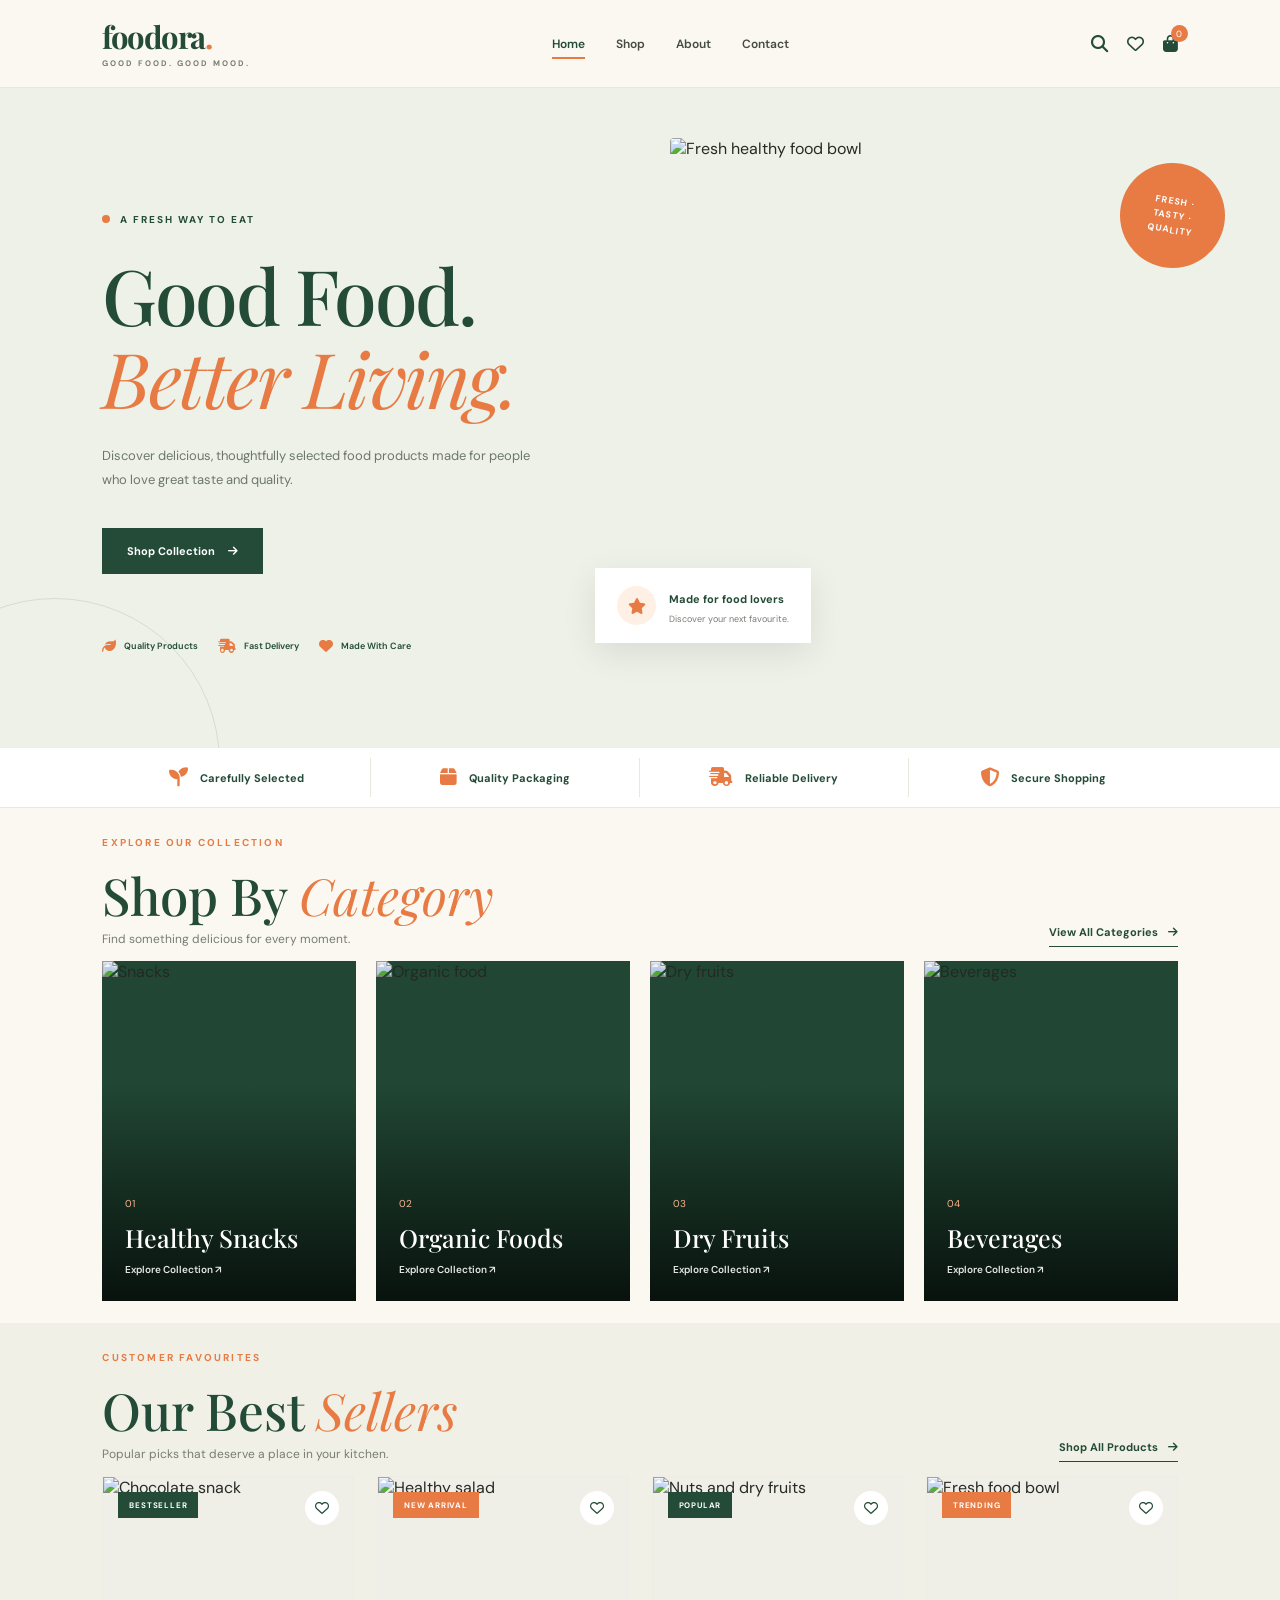
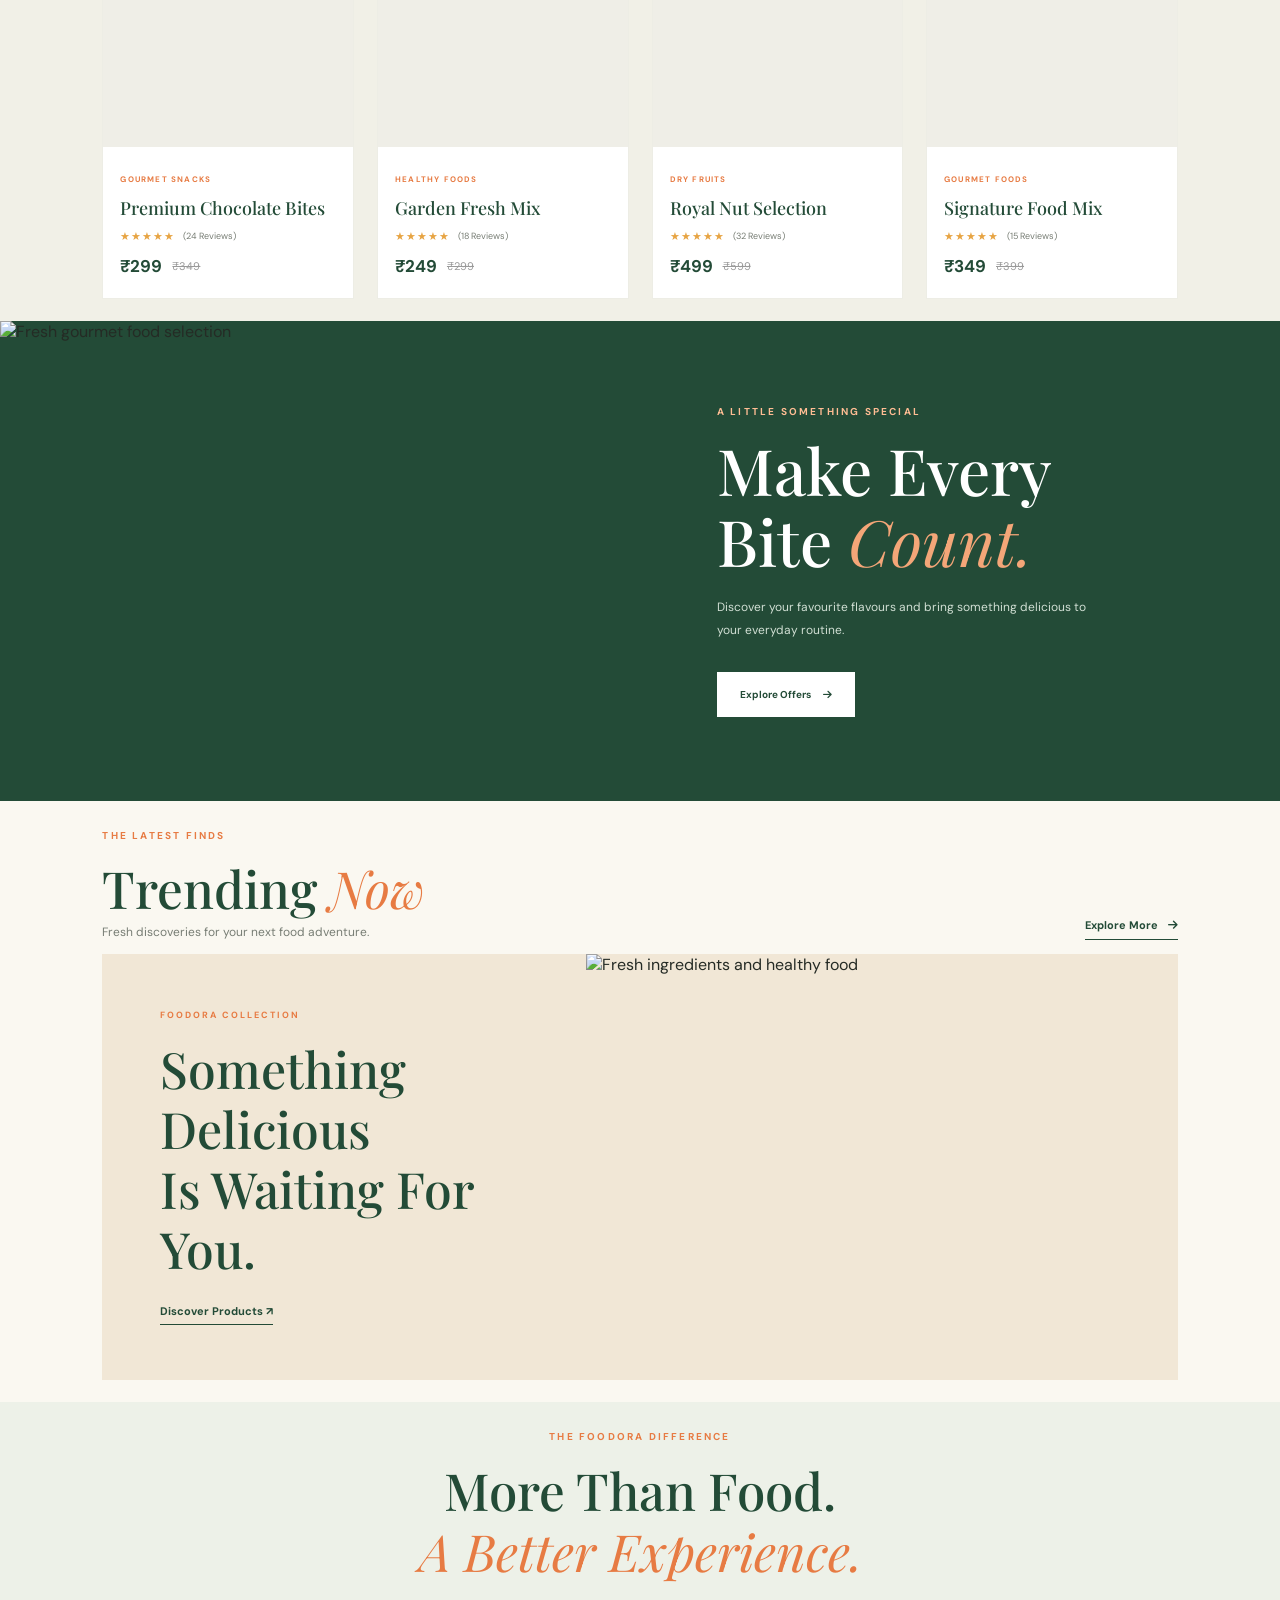
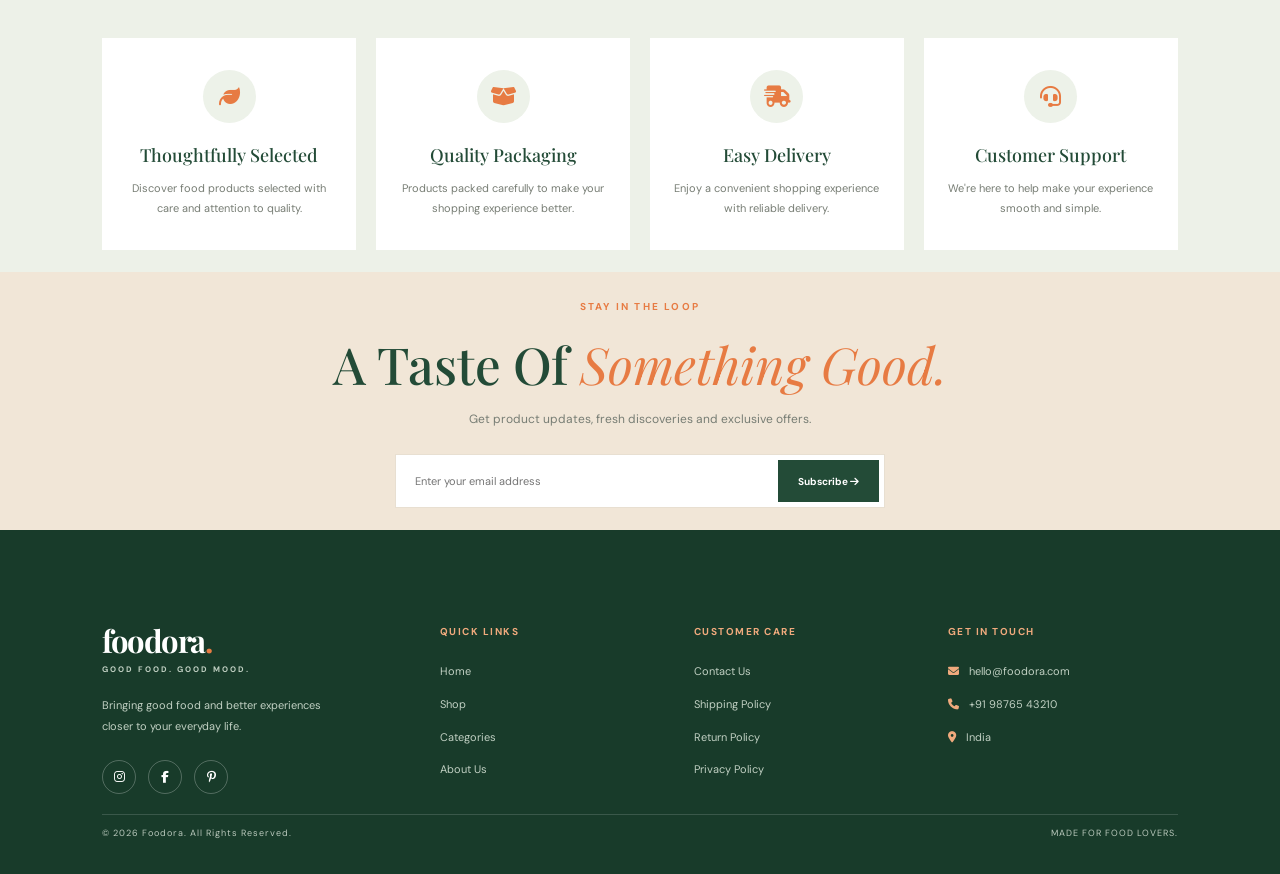
==== commit 5d927811: "update website" ====
--- a/index.html
+++ b/index.html
@@ -133,11 +133,7 @@
 <body>
 
   <!-- ANNOUNCEMENT BAR -->
-  <div class="announcement-bar">
-    <p>FREE SHIPPING ON ORDERS ABOVE ₹999</p>
-    <span>Discover the taste of better living.</span>
-  </div>
-
+ 
   <!-- HEADER -->
   <header class="header">
 
@@ -149,9 +145,9 @@
     <nav class="navbar" id="navbar">
       <a href="index.html" class="active">Home</a>
       <a href="shop.html">Shop</a>
-      <a href="#categories">Categories</a>
-      <a href="#bestsellers">Best Sellers</a>
-      <a href="#about">Our Story</a>
+      <a href="about.html">About</a>
+      <a href="contact.html">Contact</a>
+     
     </nav>
 
     <div class="header-actions">
@@ -389,8 +385,7 @@
         <article class="product-card">
           <div class="product-image">
             <span class="product-badge new">NEW ARRIVAL</span>
-            <img src="https://images.unsplash.com/photo-1505576399274-565b52d4ac71?w=700&auto=format&fit=crop" alt="Healthy salad">
-
+          <img src="https://images.unsplash.com/photo-1512621776951-a57141f2eefd?w=700&auto=format&fit=crop" alt="Healthy salad">
             <button class="wishlist-btn" aria-label="Add to wishlist">
               <i class="fa-regular fa-heart"></i>
             </button>
@@ -418,8 +413,7 @@
         <article class="product-card">
           <div class="product-image">
             <span class="product-badge">POPULAR</span>
-            <img src="https://images.unsplash.com/photo-1536591375667-f4d1ec2a1a5a?w=700&auto=format&fit=crop" alt="Nuts and dry fruits">
-
+          <img src="https://images.unsplash.com/photo-1608797178974-15b35a64ede9?w=700&auto=format&fit=crop" alt="Nuts and dry fruits">
             <button class="wishlist-btn" aria-label="Add to wishlist">
               <i class="fa-regular fa-heart"></i>
             </button>
--- a/style.css
+++ b/style.css
@@ -1639,3 +1639,128 @@
   }
 
 }
+/* ==========================================
+   FOODORA - EXTRA COMPACT SECTION SPACING
+========================================== */
+
+/* All sections */
+main > section {
+    margin: 0 !important;
+}
+
+/* Hero */
+.hero {
+    padding-top: 20px !important;
+    padding-bottom: 20px !important;
+}
+
+/* Main content sections */
+.section-padding,
+.categories-section,
+.products-section,
+.trending-section,
+.why-section {
+    padding-top: 22px !important;
+    padding-bottom: 22px !important;
+}
+
+/* Features strip */
+.features-strip {
+    padding-top: 10px !important;
+    padding-bottom: 10px !important;
+}
+
+/* Section headings */
+.section-heading {
+    margin-bottom: 14px !important;
+}
+
+/* Heading text spacing */
+.section-heading h2,
+.why-heading h2 {
+    margin-bottom: 6px !important;
+}
+
+.section-heading p {
+    margin-top: 4px !important;
+}
+
+/* Grids */
+.category-grid,
+.product-grid,
+.why-grid {
+    row-gap: 12px !important;
+}
+
+/* Offer section */
+.offer-section {
+    margin: 0 !important;
+}
+
+/* Trending banner */
+.trending-banner {
+    margin-top: 8px !important;
+}
+
+/* Newsletter */
+.newsletter-section {
+    padding-top: 22px !important;
+    padding-bottom: 22px !important;
+}
+
+/* Footer */
+.footer-main {
+    padding-top: 25px !important;
+    padding-bottom: 20px !important;
+}
+
+.footer-bottom {
+    padding-top: 12px !important;
+    padding-bottom: 12px !important;
+}
+
+/* ==========================================
+   MOBILE
+========================================== */
+
+@media (max-width: 768px) {
+
+    .hero {
+        padding-top: 15px !important;
+        padding-bottom: 15px !important;
+    }
+
+    .section-padding,
+    .categories-section,
+    .products-section,
+    .trending-section,
+    .why-section {
+        padding-top: 18px !important;
+        padding-bottom: 18px !important;
+    }
+
+    .features-strip {
+        padding-top: 8px !important;
+        padding-bottom: 8px !important;
+    }
+
+    .section-heading {
+        margin-bottom: 12px !important;
+    }
+
+    .category-grid,
+    .product-grid,
+    .why-grid {
+        row-gap: 10px !important;
+    }
+
+    .newsletter-section {
+        padding-top: 18px !important;
+        padding-bottom: 18px !important;
+    }
+
+    .footer-main {
+        padding-top: 20px !important;
+        padding-bottom: 15px !important;
+    }
+}
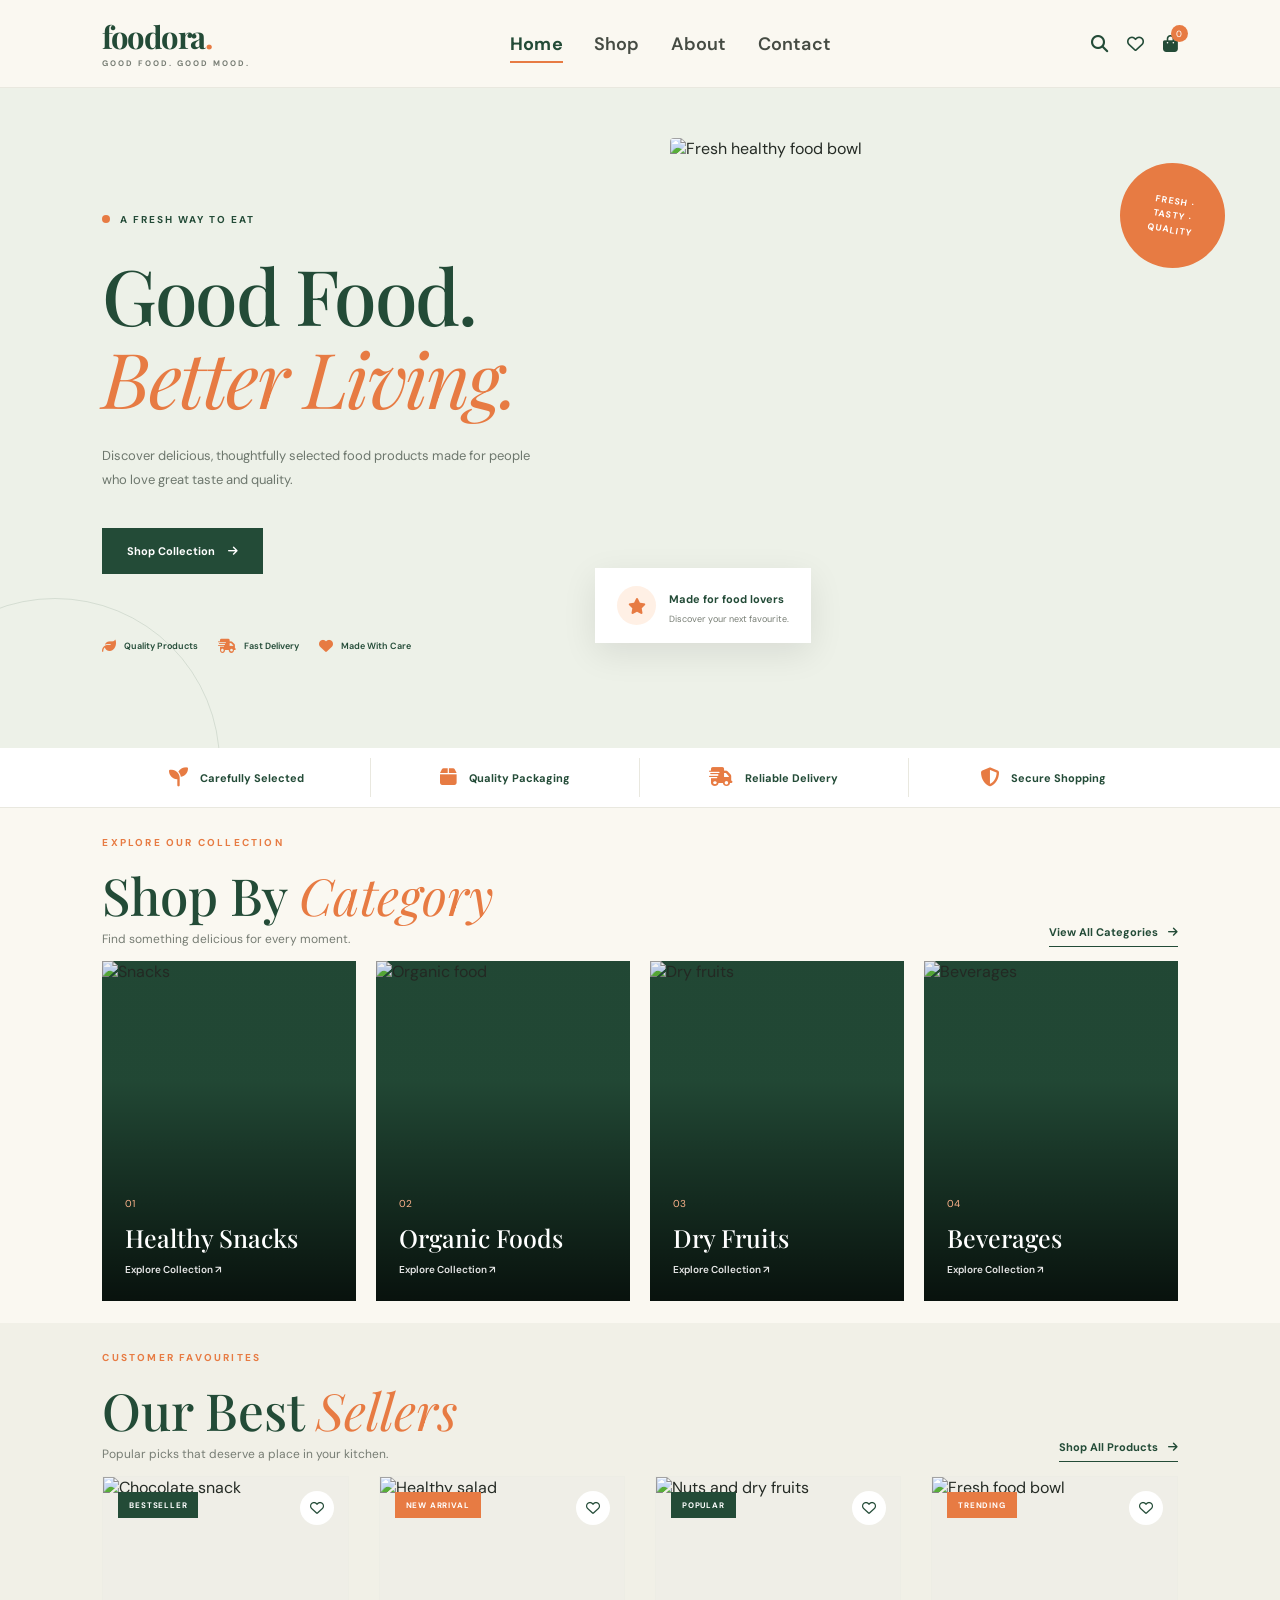
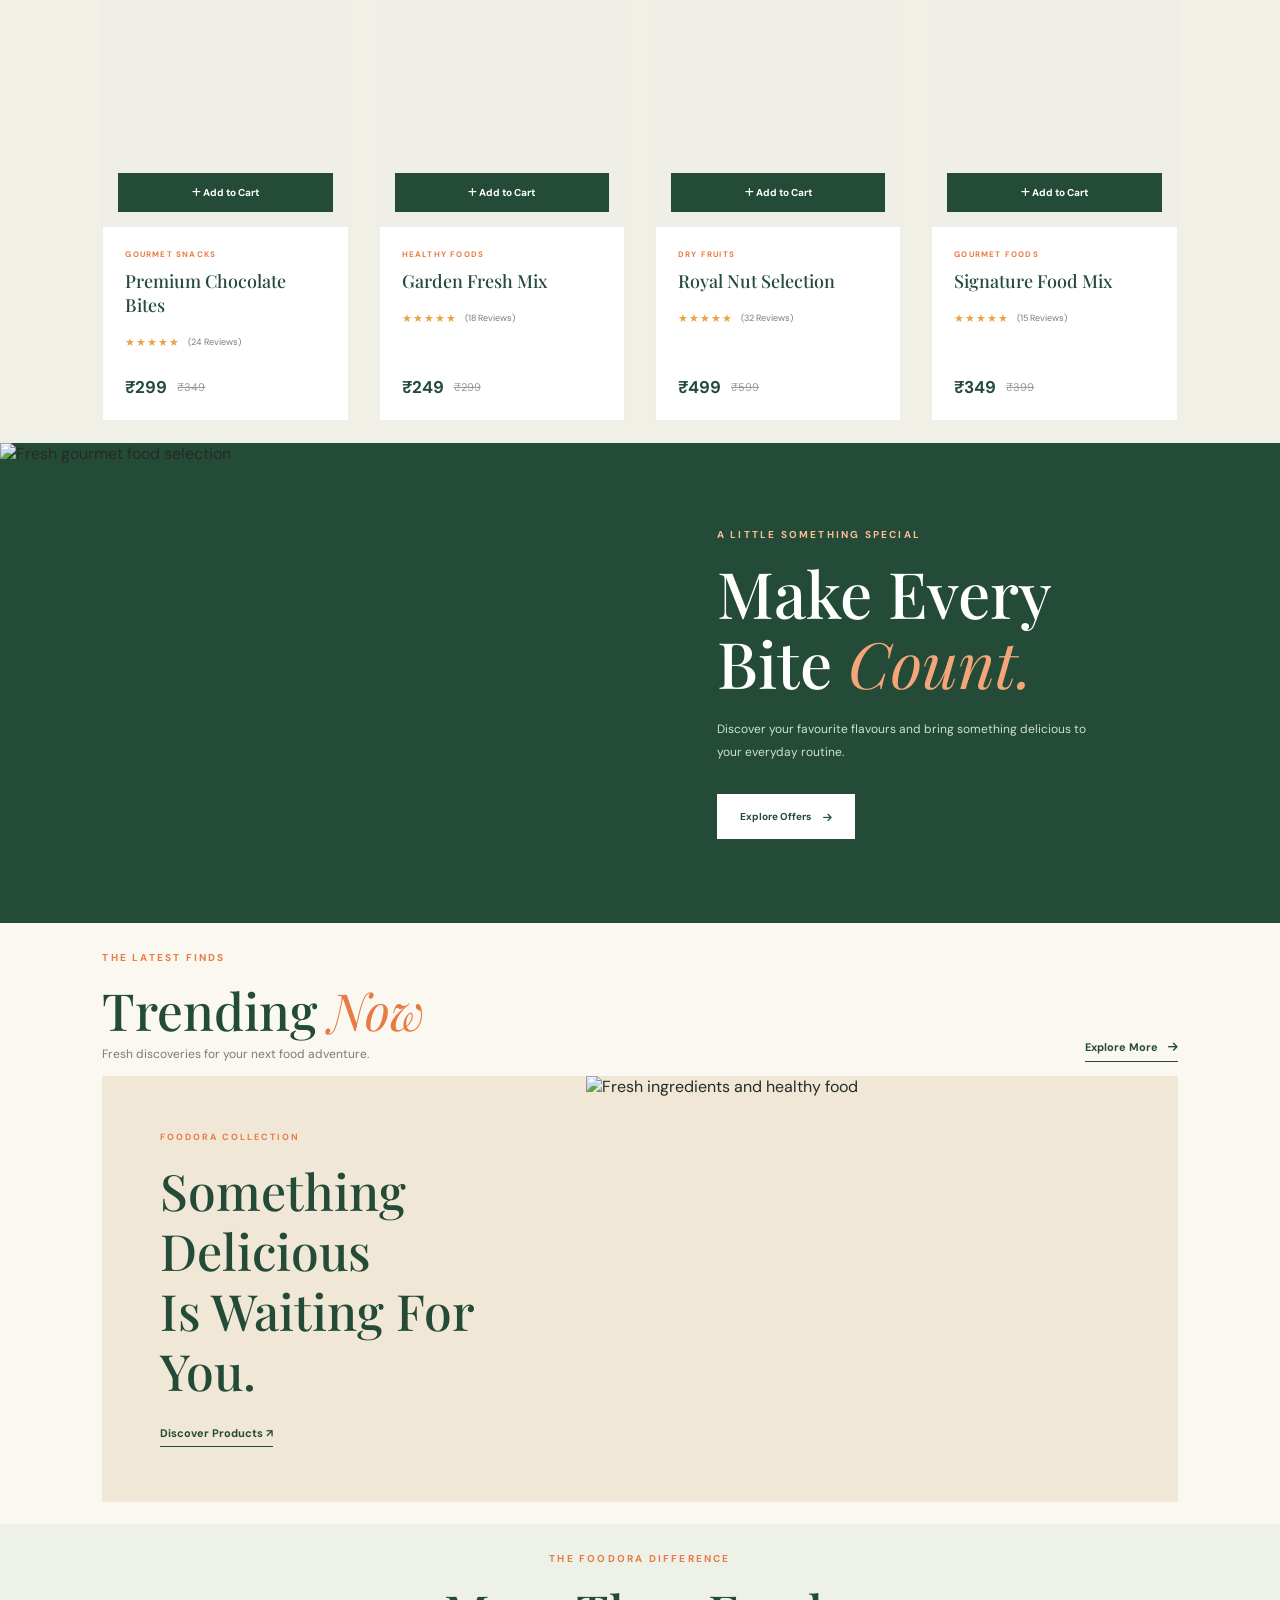
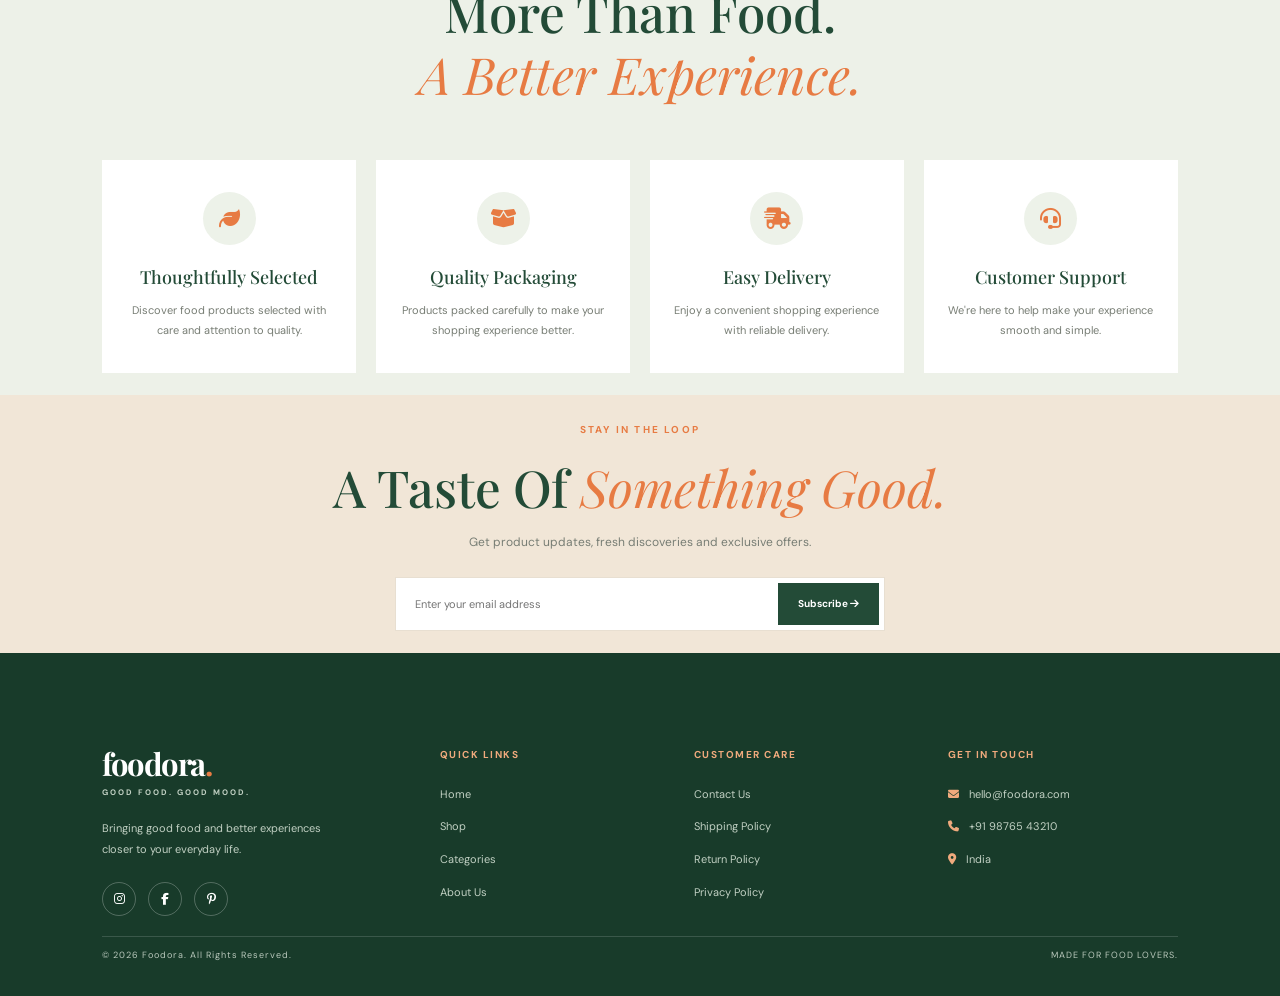
==== commit f7a86f27: "update website" ====
--- a/index.html
+++ b/index.html
@@ -1,4 +1,3 @@
-
 <!DOCTYPE html>
 <html lang="en">
 
@@ -20,6 +19,24 @@
 
   <!-- SEARCH POPUP CSS -->
   <style>
+    .product-detail-link {
+      display: block;
+      cursor: pointer;
+    }
+
+    .product-detail-link img {
+      cursor: pointer;
+    }
+
+    .product-info h3 a {
+      color: inherit;
+      text-decoration: none;
+    }
+
+    .product-info h3 a:hover {
+      color: #234b37;
+    }
+
     .search-overlay {
       display: none;
       position: fixed;
@@ -98,6 +115,7 @@
         opacity: 0;
         transform: translateY(-15px);
       }
+
       to {
         opacity: 1;
         transform: translateY(0);
@@ -133,7 +151,7 @@
 <body>
 
   <!-- ANNOUNCEMENT BAR -->
- 
+
   <!-- HEADER -->
   <header class="header">
 
@@ -147,7 +165,6 @@
       <a href="shop.html">Shop</a>
       <a href="about.html">About</a>
       <a href="contact.html">Contact</a>
-     
     </nav>
 
     <div class="header-actions">
@@ -354,9 +371,13 @@
 
         <!-- PRODUCT 1 -->
         <article class="product-card">
+
           <div class="product-image">
             <span class="product-badge">BESTSELLER</span>
-            <img src="https://images.unsplash.com/photo-1606313564200-e75d5e30476c?w=700&auto=format&fit=crop" alt="Chocolate snack">
+
+            <a href="product.html?id=101" class="product-detail-link">
+              <img src="https://images.unsplash.com/photo-1606313564200-e75d5e30476c?w=700&auto=format&fit=crop" alt="Chocolate snack">
+            </a>
 
             <button class="wishlist-btn" aria-label="Add to wishlist">
               <i class="fa-regular fa-heart"></i>
@@ -369,23 +390,34 @@
 
           <div class="product-info">
             <span class="product-category">GOURMET SNACKS</span>
-            <h3>Premium Chocolate Bites</h3>
+
+            <h3>
+              <a href="product.html?id=101">Premium Chocolate Bites</a>
+            </h3>
+
             <div class="product-rating">
               <span>★★★★★</span>
               <small>(24 Reviews)</small>
             </div>
+
             <div class="product-price">
               <strong>₹299</strong>
               <del>₹349</del>
             </div>
           </div>
+
         </article>
 
         <!-- PRODUCT 2 -->
         <article class="product-card">
+
           <div class="product-image">
             <span class="product-badge new">NEW ARRIVAL</span>
-          <img src="https://images.unsplash.com/photo-1512621776951-a57141f2eefd?w=700&auto=format&fit=crop" alt="Healthy salad">
+
+            <a href="product.html?id=102" class="product-detail-link">
+              <img src="https://images.unsplash.com/photo-1512621776951-a57141f2eefd?w=700&auto=format&fit=crop" alt="Healthy salad">
+            </a>
+
             <button class="wishlist-btn" aria-label="Add to wishlist">
               <i class="fa-regular fa-heart"></i>
             </button>
@@ -397,23 +429,34 @@
 
           <div class="product-info">
             <span class="product-category">HEALTHY FOODS</span>
-            <h3>Garden Fresh Mix</h3>
+
+            <h3>
+              <a href="product.html?id=102">Garden Fresh Mix</a>
+            </h3>
+
             <div class="product-rating">
               <span>★★★★★</span>
               <small>(18 Reviews)</small>
             </div>
+
             <div class="product-price">
               <strong>₹249</strong>
               <del>₹299</del>
             </div>
           </div>
+
         </article>
 
         <!-- PRODUCT 3 -->
         <article class="product-card">
+
           <div class="product-image">
             <span class="product-badge">POPULAR</span>
-          <img src="https://images.unsplash.com/photo-1608797178974-15b35a64ede9?w=700&auto=format&fit=crop" alt="Nuts and dry fruits">
+
+            <a href="product.html?id=103" class="product-detail-link">
+              <img src="https://images.unsplash.com/photo-1608797178974-15b35a64ede9?w=700&auto=format&fit=crop" alt="Nuts and dry fruits">
+            </a>
+
             <button class="wishlist-btn" aria-label="Add to wishlist">
               <i class="fa-regular fa-heart"></i>
             </button>
@@ -425,23 +468,33 @@
 
           <div class="product-info">
             <span class="product-category">DRY FRUITS</span>
-            <h3>Royal Nut Selection</h3>
+
+            <h3>
+              <a href="product.html?id=103">Royal Nut Selection</a>
+            </h3>
+
             <div class="product-rating">
               <span>★★★★★</span>
               <small>(32 Reviews)</small>
             </div>
+
             <div class="product-price">
               <strong>₹499</strong>
               <del>₹599</del>
             </div>
           </div>
+
         </article>
 
         <!-- PRODUCT 4 -->
         <article class="product-card">
+
           <div class="product-image">
             <span class="product-badge new">TRENDING</span>
-            <img src="https://images.unsplash.com/photo-1547595628-c61a29f496f0?w=700&auto=format&fit=crop" alt="Fresh food bowl">
+
+            <a href="product.html?id=104" class="product-detail-link">
+              <img src="https://images.unsplash.com/photo-1547595628-c61a29f496f0?w=700&auto=format&fit=crop" alt="Fresh food bowl">
+            </a>
 
             <button class="wishlist-btn" aria-label="Add to wishlist">
               <i class="fa-regular fa-heart"></i>
@@ -454,16 +507,22 @@
 
           <div class="product-info">
             <span class="product-category">GOURMET FOODS</span>
-            <h3>Signature Food Mix</h3>
+
+            <h3>
+              <a href="product.html?id=104">Signature Food Mix</a>
+            </h3>
+
             <div class="product-rating">
               <span>★★★★★</span>
               <small>(15 Reviews)</small>
             </div>
+
             <div class="product-price">
               <strong>₹349</strong>
               <del>₹399</del>
             </div>
           </div>
+
         </article>
 
       </div>
@@ -615,12 +674,12 @@
         <a href="index.html">Home</a>
         <a href="shop.html">Shop</a>
         <a href="#categories">Categories</a>
-        <a href="#about">About Us</a>
+        <a href="about.html">About Us</a>
       </div>
 
       <div class="footer-column">
         <h4>CUSTOMER CARE</h4>
-        <a href="pages/contact.html">Contact Us</a>
+        <a href="contact.html">Contact Us</a>
         <a href="#">Shipping Policy</a>
         <a href="#">Return Policy</a>
         <a href="#">Privacy Policy</a>
@@ -750,5 +809,7 @@
     });
   </script>
 
+  <script src="product.js"></script>
+
 </body>
-</html>
+</html>
--- a/style.css
+++ b/style.css
@@ -1763,4 +1763,108 @@
         padding-top: 20px !important;
         padding-bottom: 15px !important;
     }
+}
+/* NAVBAR FONT SIZE INCREASE */
+
+.header .navbar a {
+    font-size: 18px !important;
+    font-weight: 600;
+    letter-spacing: 0.2px;
+}
+
+/* Active and Hover Links */
+.header .navbar a:hover,
+.header .navbar a.active {
+    font-weight: 700;
+}
+
+/* Mobile Responsive */
+@media (max-width: 768px) {
+    .header .navbar a {
+        font-size: 17px !important;
+    }
+}
+/* ===== BEST SELLER PRODUCT CARD FIX ===== */
+
+.product-grid {
+    display: grid;
+    grid-template-columns: repeat(4, minmax(0, 1fr));
+    gap: 30px;
+    align-items: stretch;
+}
+
+.product-card {
+    display: flex;
+    flex-direction: column;
+    height: 100%;
+    overflow: hidden;
+}
+
+.product-image {
+    position: relative;
+    width: 100%;
+    height: 350px;
+    overflow: hidden;
+    flex-shrink: 0;
+}
+
+.product-image img {
+    width: 100%;
+    height: 100%;
+    display: block;
+    object-fit: cover;
+}
+
+.product-detail-link {
+    display: block;
+    width: 100%;
+    height: 100%;
+}
+
+.product-info {
+    display: flex;
+    flex-direction: column;
+    flex: 1;
+    padding: 22px;
+}
+
+.product-info h3 {
+    margin: 10px 0;
+}
+
+.product-rating {
+    margin-top: 8px;
+}
+
+.product-price {
+    margin-top: auto;
+    padding-top: 15px;
+}
+
+/* Add to cart button image ke upar overlay hoga */
+.quick-add {
+    position: absolute;
+    bottom: 15px;
+    left: 15px;
+    right: 15px;
+    width: calc(100% - 30px);
+    z-index: 5;
+}
+
+/* Mobile responsive */
+@media (max-width: 992px) {
+    .product-grid {
+        grid-template-columns: repeat(2, minmax(0, 1fr));
+    }
+}
+
+@media (max-width: 576px) {
+    .product-grid {
+        grid-template-columns: 1fr;
+        gap: 20px;
+    }
+
+    .product-image {
+        height: 320px;
+    }
 }
